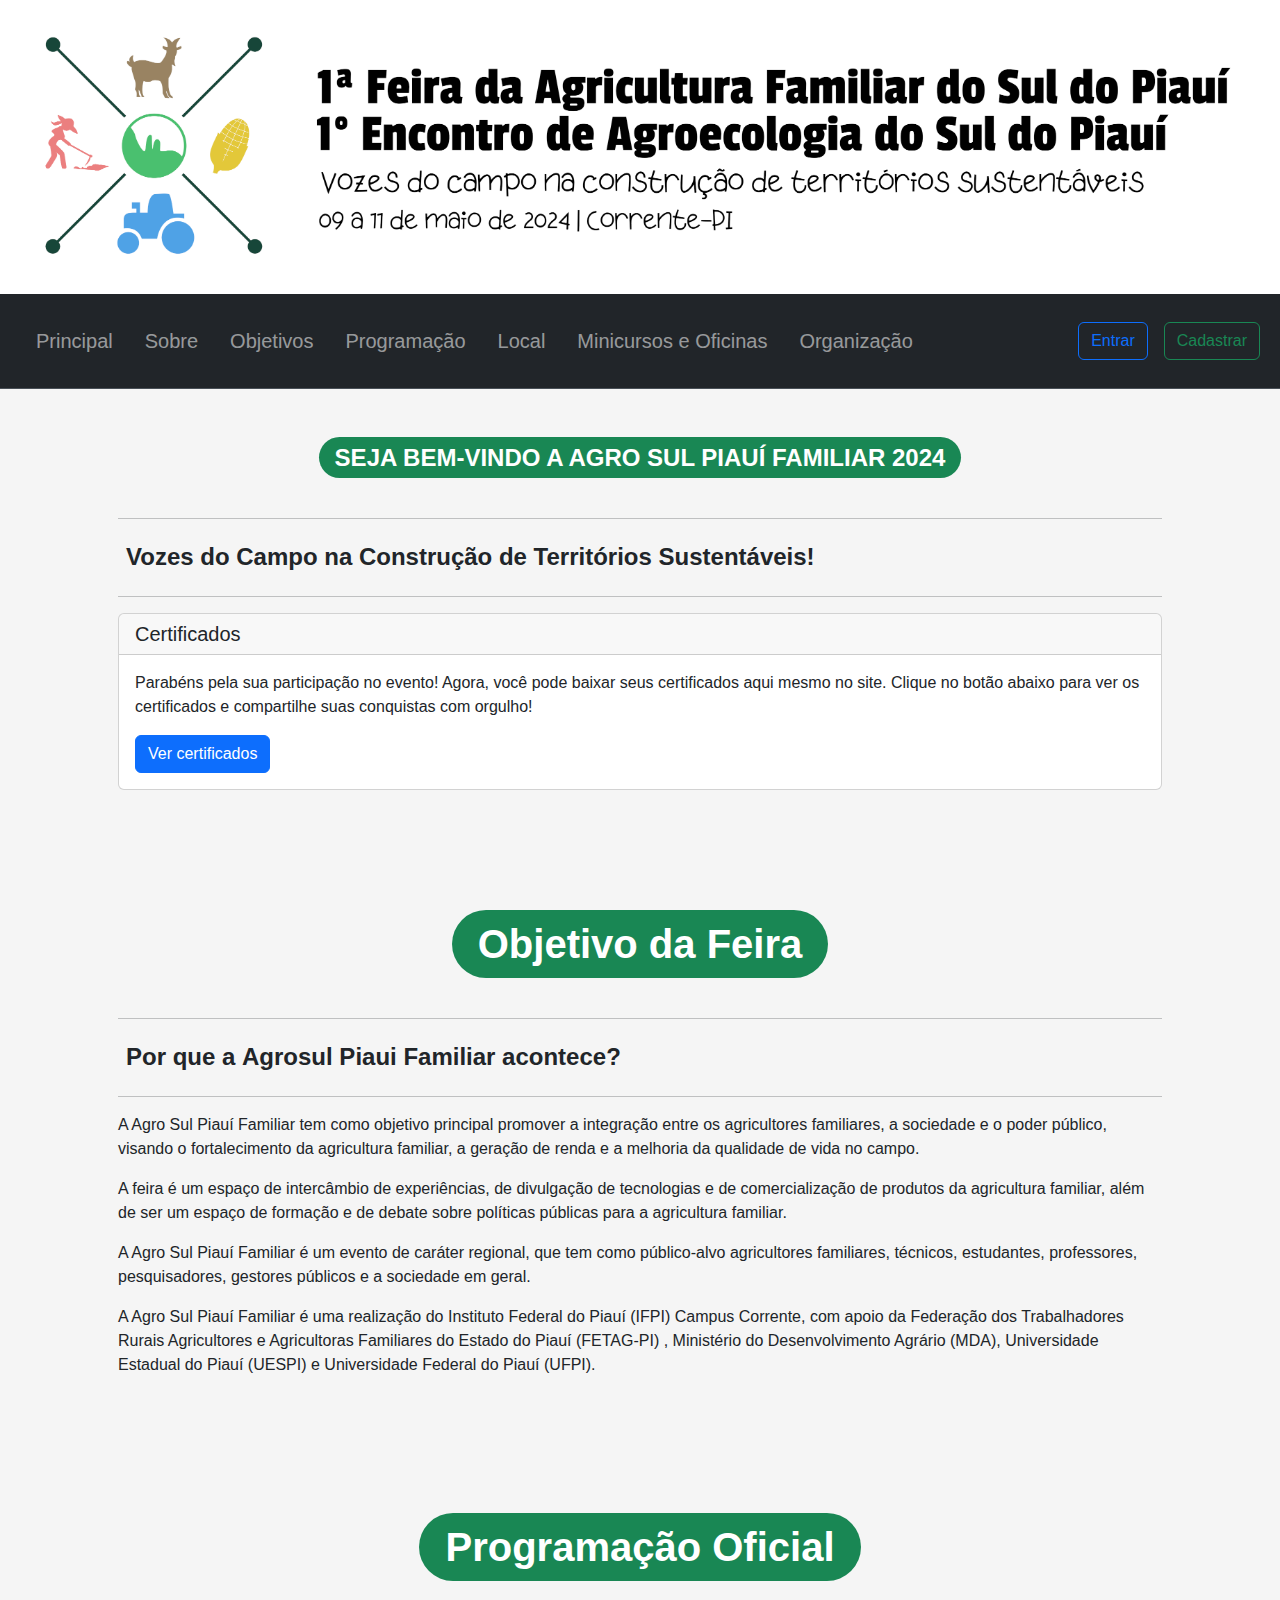
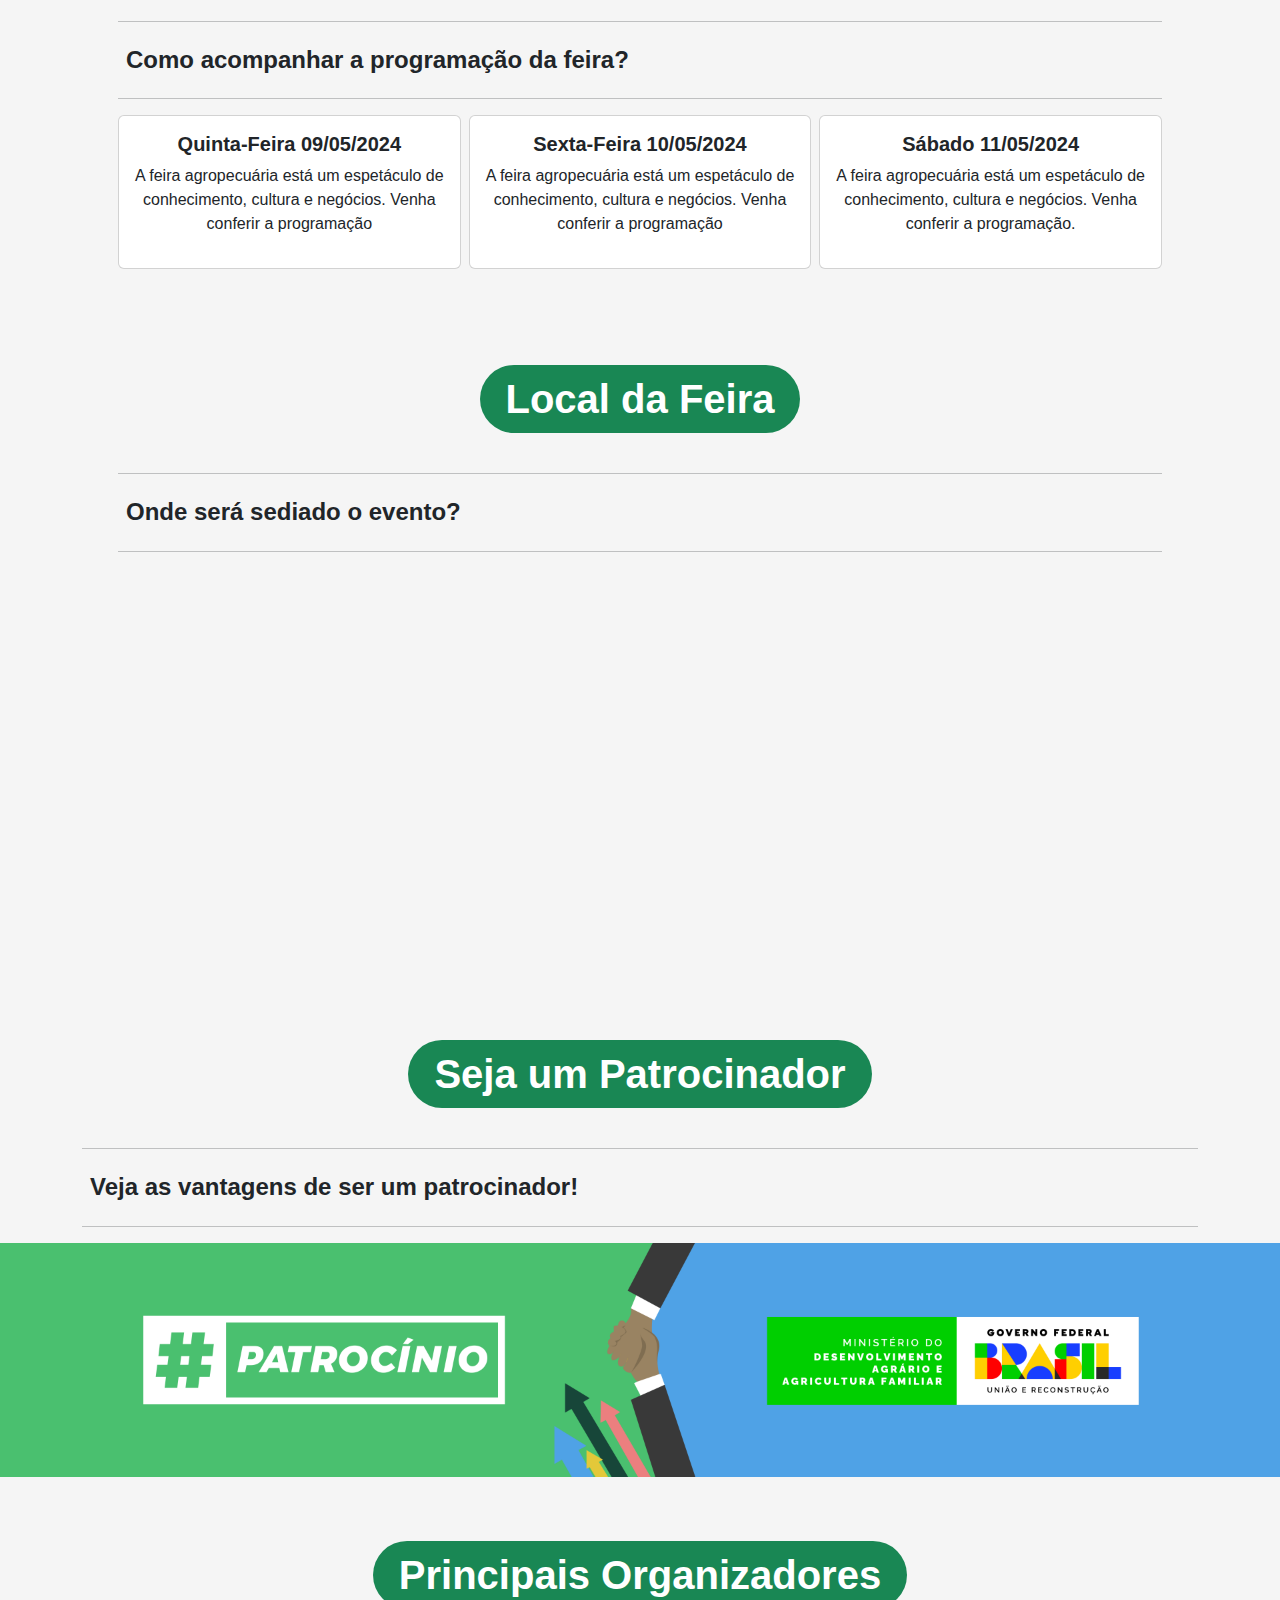
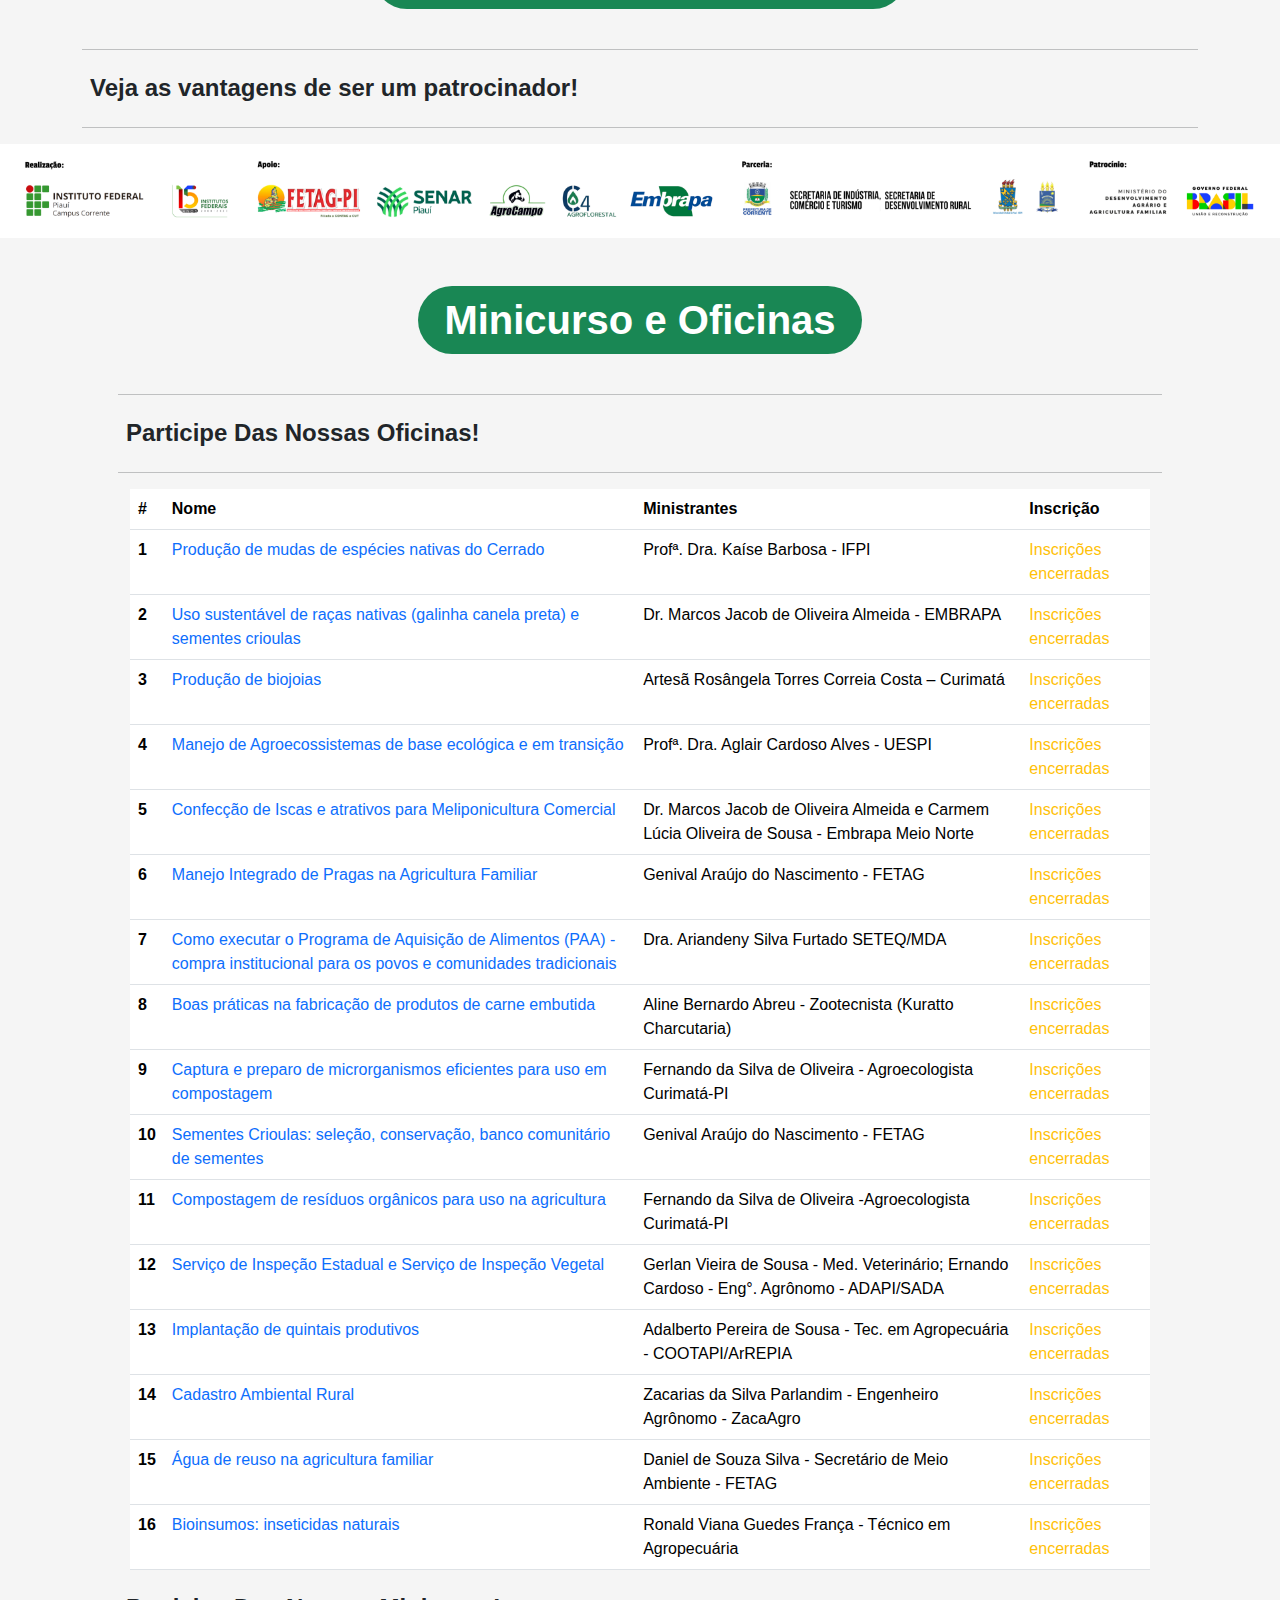
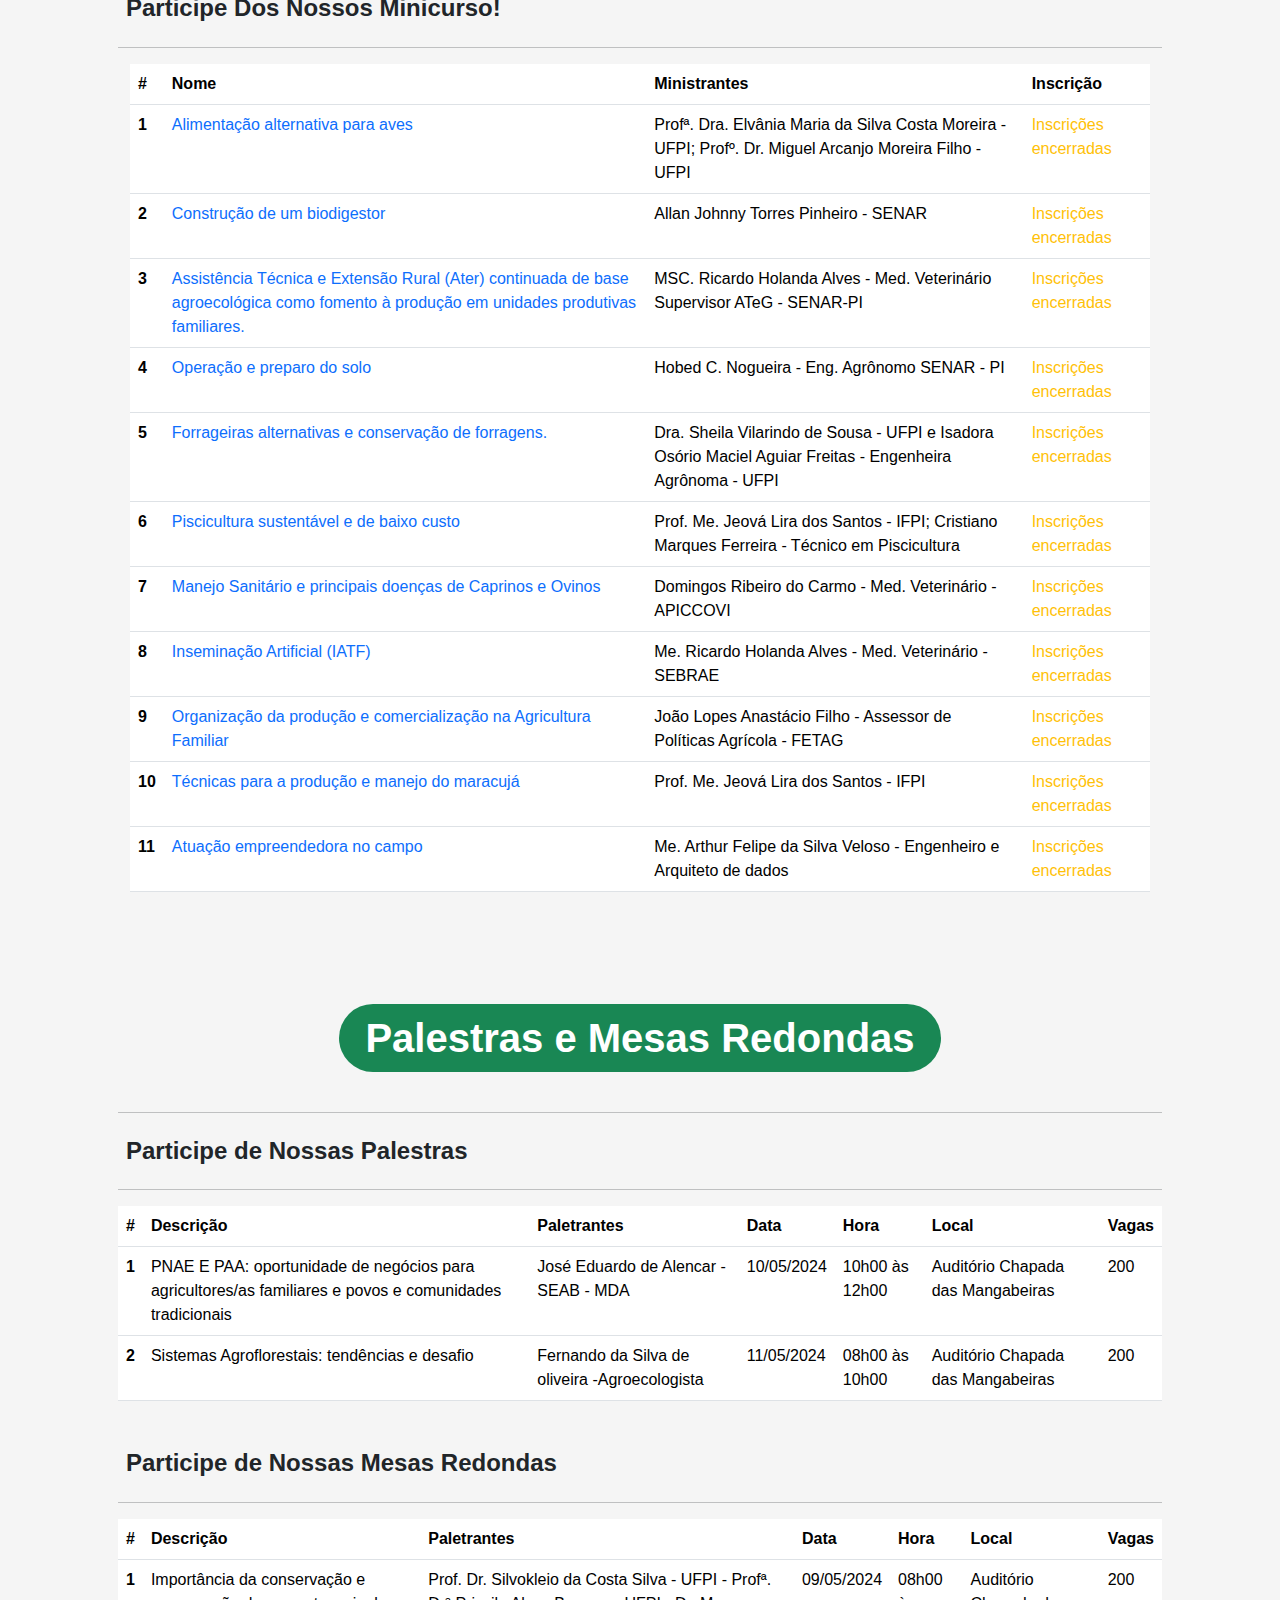
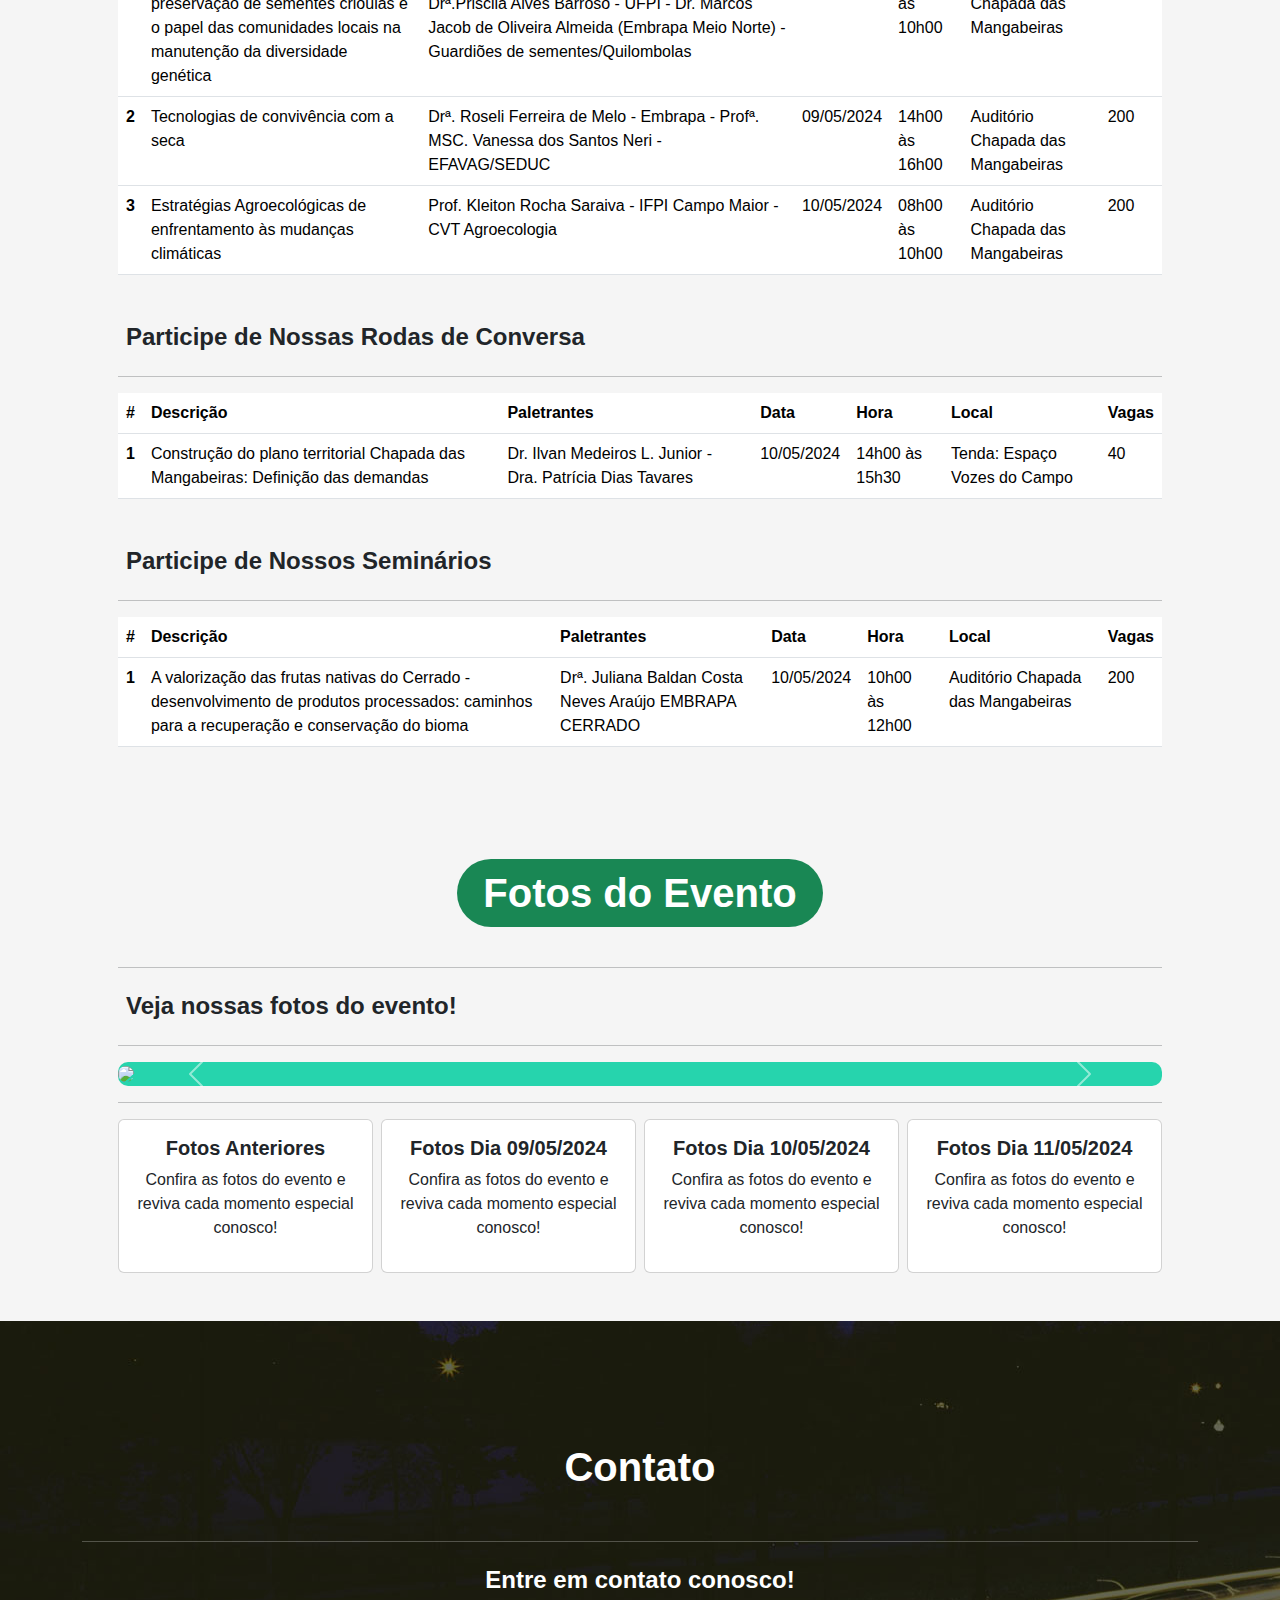
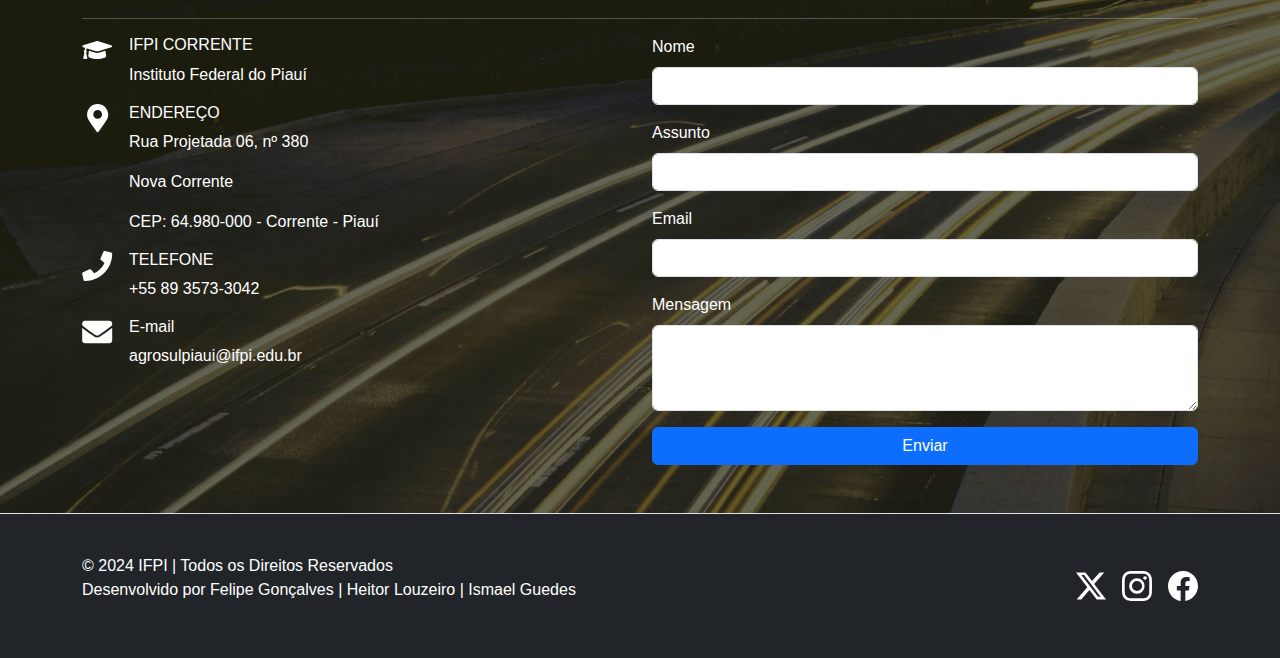
==== index.html @ f81d2ceb "chore: Update carousel and style CSS files" ====
<!DOCTYPE html>
<html lang="en">

<head>
    <meta charset="UTF-8" />
    <meta name="viewport" content="width=device-width, initial-scale=1.0" />
    <title>Agro Sul Piaui</title>
    <link rel="shortcut icon" href="imagem/banners-inicial/Logo-colorida.png" type="image/png">
    <link rel="stylesheet" href="assets/custom/css/corousel.css" />
    <link rel="stylesheet" href="assets/css/bootstrap.min.css" />
    <link rel="stylesheet" href="assets/custom/css/style.css" />
    <link rel="stylesheet" href="assets/css/style.css" />
    <link rel="stylesheet" href="https://cdn.jsdelivr.net/npm/bootstrap-icons@1.11.3/font/bootstrap-icons.min.css">
</head>

<body>
    <!-- banner -->
    <img class="img-fluid object-fit-cover" src="imagem/banners-inicial/banner-5.png" width="100%" alt="banner">

    <header>
        <!-- navbar -->
        <nav class="navbar navbar-expand-lg bg-dark border-bottom border-body" data-bs-theme="dark" style="z-index: 6;">
            <div class="container-fluid" style="z-index: 20;">
                <!--  logo no navbar #aguardando a logo
                        <a class="navbar-brand" href="#"><img src=".././media/banners-inicial/logo.png" alt="Logo" width="250px" height="67.98px" class="d-inline-block align-text-top img-logo" /></a>
                       -->
                <button class="navbar-toggler" type="button" data-bs-toggle="collapse"
                    data-bs-target="#navbarSupportedContent" aria-controls="navbarSupportedContent"
                    aria-expanded="false" aria-label="Toggle navigation"><span
                        class="navbar-toggler-icon"></span></button>
                <!-- botões de menu -->
                <div class="collapse navbar-collapse" id="navbarSupportedContent">
                    <ul class="navbar-nav me-auto mb-auto mb-lg-0 p-2 nav-edit justify-content-center">
                        <li class="nav-item m-2 m-2">
                            <a class="nav-link" href="/#">Principal</a>
                        </li>
                        <li class="nav-item m-2">
                            <a class="nav-link" href="/#sobre">Sobre</a>
                        </li>

                        <li class="nav-item m-2">
                            <a class="nav-link" href="/#objetivos">Objetivos</a>
                        </li>

                        <li class="nav-item m-2">
                            <a class="nav-link" href="/#progamacao">Programação</a>
                        </li>

                        <li class="nav-item m-2">
                            <a class="nav-link" href="/#local">Local</a>
                        </li>

                        <li class="nav-item m-2">
                            <a class="nav-link" href="/#eventos">Minicursos e Oficinas</a>
                        </li>

                        <li class="nav-item m-2">
                            <a class="nav-link" href="#">Organização</a>
                        </li>
                    </ul>

                    <button type="button" class="btn btn-outline-primary m-2"
                        onclick="window.location.href='#'">Entrar</button>
                    <button type="button" class="btn btn-outline-success m-2"
                        onclick="window.location.href='#'">Cadastrar</button>

                </div>
            </div>
        </nav>
    </header>

    <!-- conteudo principal -->
    <main>
        <section class="container p-5" id="sobre">
            <div class="col text-center">
                <span class="badge rounded-pill text-bg-success fs-4">SEJA BEM-VINDO A AGRO SUL PIAUÍ FAMILIAR
                    2024</span>
            </div>
            <br>
            <hr>
            <div class="col">
                <h2 class="p-2 fs-4 fw-bold">Vozes do Campo na Construção de Territórios Sustentáveis!</h2>
            </div>
            <hr>
            <div class="card">
                <h5 class="card-header">Certificados</h5>
                <div class="card-body">
                    <p class="card-text">Parabéns pela sua participação no evento!
                        Agora, você pode baixar seus certificados aqui mesmo no site.
                        Clique no botão abaixo para ver os certificados e compartilhe suas conquistas com orgulho!</p>
                    <a href="certificados.html" class="btn btn-primary">Ver certificados</a>
                </div>
            </div>
        </section>

        <!--objetivos da pagina-->
        <section class="container p-5" id="objetivos">
            <div class="col text-center">
                <h4 class="p-2"></h4>
                <span class="badge rounded-pill text-bg-success fs-1">Objetivo da Feira</span>
            </div>
            <br>
            <hr>
            <div class="col">
                <h2 class="p-2 fs-4 fw-bold">Por que a <b>Agrosul Piaui Familiar</b> acontece?</h2>
            </div>
            <hr>
            <p>A Agro Sul Piauí Familiar tem como objetivo principal promover a integração entre os agricultores
                familiares, a sociedade e o poder público, visando o fortalecimento da agricultura familiar, a geração
                de renda e a melhoria da qualidade de vida no campo.</p>
            <p>A feira é um espaço de intercâmbio de experiências, de divulgação de tecnologias e de comercialização de
                produtos da agricultura familiar, além de ser um espaço de formação e de debate sobre políticas públicas
                para a agricultura familiar.</p>
            <p>A Agro Sul Piauí Familiar é um evento de caráter regional, que tem como público-alvo agricultores
                familiares, técnicos, estudantes, professores, pesquisadores, gestores públicos e a sociedade em geral.
            </p>

            <p>A Agro Sul Piauí Familiar é uma realização do Instituto Federal do Piauí (IFPI) Campus Corrente, com
                apoio da Federação dos Trabalhadores Rurais Agricultores e Agricultoras Familiares do Estado do Piauí
                (FETAG-PI) , Ministério do Desenvolvimento Agrário (MDA), Universidade Estadual do Piauí (UESPI) e
                Universidade Federal do Piauí (UFPI).</p>
        </section>

        <!-- Seção da programação -->
        <section class="container p-5" id="progamacao">
            <div class="col text-center">
                <h4 class="p-2"></h4>
                <span class="badge rounded-pill text-bg-success fs-1">Programação Oficial</span>
            </div>
            <br>
            <hr>
            <div class="col">
                <h2 class="p-2 fs-4 fw-bold">Como acompanhar a programação da feira?</h2>
            </div>
            <hr>
            <div class="card-group text-center">
                <div class="row row-cols-1 row-cols-md-3 g-2 d-flex">

                    <div class="col-sm-4">
                        <a href="https://drive.google.com/file/d/179qdTzodAisvIxhqEt8E7ugevhN5FCQ4/view?usp=sharing"
                            target="_blank" class="text-black">
                            <div class="card mb-3 h-100">
                                <div class="card-body">
                                    <h5 class="card-title fw-bold">Quinta-Feira 09/05/2024</h5>
                                    <p class="card-text">A feira agropecuária está um espetáculo de conhecimento,
                                        cultura e negócios. Venha conferir a programação</p>
                                </div>
                            </div>
                        </a>
                    </div>

                    <div class="col-sm-4">
                        <a href="https://drive.google.com/file/d/179qdTzodAisvIxhqEt8E7ugevhN5FCQ4/view?usp=sharing"
                            target="_blank" class="text-black">
                            <div class="card mb-3 h-100">
                                <div class="card-body">
                                    <h5 class="card-title fw-bold">Sexta-Feira 10/05/2024</h5>
                                    <p class="card-text">A feira agropecuária está um espetáculo de conhecimento,
                                        cultura e negócios. Venha conferir a programação</p>
                                </div>
                            </div>
                        </a>
                    </div>

                    <div class="col-sm-4">
                        <a href="https://drive.google.com/file/d/179qdTzodAisvIxhqEt8E7ugevhN5FCQ4/view?usp=sharing"
                            target="_blank" class="text-black">
                            <div class="card mb-3 h-100">
                                <div class="card-body">
                                    <h5 class="card-title fw-bold">Sábado 11/05/2024</h5>
                                    <p class="card-text">A feira agropecuária está um espetáculo de conhecimento,
                                        cultura e negócios. Venha conferir a programação.</p>
                                </div>
                            </div>
                        </a>
                    </div>


                </div>
            </div>

        </section>

        <!-- Seção do local -->
        <section class="container p-5" id="local">
            <div class="col text-center">
                <span class="badge rounded-pill text-bg-success fs-1">Local da Feira</span>
            </div>
            <br>
            <hr>
            <div class="col">
                <h2 class="p-2 fs-4 fw-bold">Onde será sediado o evento?</h2>
            </div>
            <hr>
            <div class="container">
                <div class="mapa">
                    <div class="canvas">
                        <iframe
                            src="https://www.google.com/maps/embed?pb=!1m18!1m12!1m3!1d7363.030789117547!2d-45.174697361219515!3d-10.431105836188035!2m3!1f0!2f0!3f0!3m2!1i1024!2i768!4f13.1!3m3!1m2!1s0x93333a3b96162ae9%3A0xc93fae1795222f63!2sIFPI%20Corrente%20-%20PI!5e0!3m2!1spt-BR!2sbr!4v1712364027741!5m2!1spt-BR!2sbr"
                            width="100%" height="650" style="border:0;" allowfullscreen="" loading="lazy"
                            referrerpolicy="no-referrer-when-downgrade"></iframe>
                        <a href="https://www.ifpi.edu.br/">IFPI</a>
                    </div>
                </div>
            </div>
        </section>

        <!-- Seção de patrocinadores -->
        <section>
            <div class="container">
                <div class="col text-center">
                    <h4 class="p-2"></h4>
                    <span class="badge rounded-pill text-bg-success fs-1">Seja um Patrocinador</span>
                </div>
                <br>
                <hr>
                <div class="col">
                    <h2 class="p-2 fs-4 fw-bold">Veja as vantagens de ser um patrocinador!</h2>
                </div>
                <hr>
            </div>
            <a href="#" target="_blank">
                <img class="img-fluid" src="imagem/banners-inicial/banner-2.png" width="100%"
                    alt="Seja um patrocinador">
            </a>

            <div class="container">
                <h3 class="text-center p-3"></h3>
                <div class="col text-center">
                    <h4 class="p-2"></h4>
                    <span class="badge rounded-pill text-bg-success fs-1">Principais Organizadores</span>
                </div>
                <br>
                <hr>
                <div class="col">
                    <h2 class="p-2 fs-4 fw-bold">Veja as vantagens de ser um patrocinador!</h2>
                </div>
                <hr>
            </div>
            <img class="img-fluid" src="imagem/banners-inicial/banner-patrocinio.png" width="100%"
                alt="principais patrocinadores">
        </section>

        <!-- Seção de noticias -->
        <section class="container p-5" id="eventos">
            <div class="col text-center">
                <span class="badge rounded-pill text-bg-success fs-1">Minicurso e Oficinas</span>
            </div>
            <br>
            <hr>
            <div class="col">
                <h2 class="p-2 fs-4 fw-bold">Participe Das Nossas Oficinas!</h2>
            </div>
            <hr>
            <div class="container-fluid">
                <table class="table">
                    <thead>
                        <tr>
                            <th scope="col">#</th>
                            <th scope="col">Nome</th>
                            <th scope="col">Ministrantes</th>
                            <th scope="col">Inscrição</th>
                        </tr>
                    </thead>
                    <tbody>
                        <tr>
                            <th scope="row">1</th>
                            <td><a href="#">Produção de mudas de espécies nativas do Cerrado</a></td>
                            <td>Profª. Dra. Kaíse Barbosa - IFPI</td>
                            <td>
                                <span class="text-warning">Inscrições encerradas</span>
                            </td>
                        </tr>
                        <tr>
                            <th scope="row">2</th>
                            <td><a href="#">Uso sustentável de raças nativas (galinha canela preta) e sementes
                                    crioulas</a></td>
                            <td>Dr. Marcos Jacob de Oliveira Almeida - EMBRAPA</td>
                            <td>
                                <span class="text-warning">Inscrições encerradas</span>
                            </td>
                        </tr>
                        <tr>
                            <th scope="row">3</th>
                            <td><a href="#">Produção de biojoias</a></td>
                            <td>Artesã Rosângela Torres Correia Costa – Curimatá</td>
                            <td>
                                <span class="text-warning">Inscrições encerradas</span>
                            </td>
                        </tr>
                        <tr>
                            <th scope="row">4</th>
                            <td><a href="#">Manejo de Agroecossistemas de base ecológica e em transição</a></td>
                            <td>Profª. Dra. Aglair Cardoso Alves - UESPI</td>
                            <td>
                                <span class="text-warning">Inscrições encerradas</span>
                            </td>
                        </tr>
                        <tr>
                            <th scope="row">5</th>
                            <td><a href="#">Confecção de Iscas e atrativos para Meliponicultura Comercial</a></td>
                            <td>Dr. Marcos Jacob de Oliveira Almeida e Carmem Lúcia Oliveira de Sousa - Embrapa Meio
                                Norte</td>
                            <td>
                                <span class="text-warning">Inscrições encerradas</span>
                            </td>
                        </tr>
                        <tr>
                            <th scope="row">6</th>
                            <td><a href="#">Manejo Integrado de Pragas na Agricultura Familiar</a></td>
                            <td>Genival Araújo do Nascimento - FETAG</td>
                            <td>
                                <span class="text-warning">Inscrições encerradas</span>
                            </td>
                        </tr>
                        <tr>
                            <th scope="row">7</th>
                            <td><a href="#">Como executar o Programa de Aquisição de Alimentos (PAA) - compra
                                    institucional para os povos e comunidades tradicionais</a></td>
                            <td>Dra. Ariandeny Silva Furtado SETEQ/MDA</td>
                            <td>
                                <span class="text-warning">Inscrições encerradas</span>
                            </td>
                        </tr>
                        <tr>
                            <th scope="row">8</th>
                            <td><a href="#">Boas práticas na fabricação de produtos de carne embutida</a></td>
                            <td>Aline Bernardo Abreu - Zootecnista (Kuratto Charcutaria)</td>
                            <td>
                                <span class="text-warning">Inscrições encerradas</span>
                            </td>
                        </tr>
                        <tr>
                            <th scope="row">9</th>
                            <td><a href="#">Captura e preparo de microrganismos eficientes para uso em compostagem</a>
                            </td>
                            <td>Fernando da Silva de Oliveira - Agroecologista Curimatá-PI</td>
                            <td>
                                <span class="text-warning">Inscrições encerradas</span>
                            </td>
                        </tr>
                        <tr>
                            <th scope="row">10</th>
                            <td><a href="#">Sementes Crioulas: seleção, conservação, banco comunitário de sementes</a>
                            </td>
                            <td>Genival Araújo do Nascimento - FETAG</td>
                            <td>
                                <span class="text-warning">Inscrições encerradas</span>
                            </td>
                        </tr>
                        <tr>
                            <th scope="row">11</th>
                            <td><a href="#">Compostagem de resíduos orgânicos para uso na agricultura</a></td>
                            <td>Fernando da Silva de Oliveira -Agroecologista Curimatá-PI</td>
                            <td>
                                <span class="text-warning">Inscrições encerradas</span>
                            </td>
                        </tr>
                        <tr>
                            <th scope="row">12</th>
                            <td><a href="#">Serviço de Inspeção Estadual e Serviço de Inspeção Vegetal</a></td>
                            <td>Gerlan Vieira de Sousa - Med. Veterinário; Ernando Cardoso - Eng°. Agrônomo - ADAPI/SADA
                            </td>
                            <td>
                                <span class="text-warning">Inscrições encerradas</span>
                            </td>
                        </tr>
                        <tr>
                            <th scope="row">13</th>
                            <td><a href="#">Implantação de quintais produtivos</a></td>
                            <td>Adalberto Pereira de Sousa - Tec. em Agropecuária - COOTAPI/ArREPIA</td>
                            <td>
                                <span class="text-warning">Inscrições encerradas</span>
                            </td>
                        </tr>
                        <tr>
                            <th scope="row">14</th>
                            <td><a href="#">Cadastro Ambiental Rural</a></td>
                            <td>Zacarias da Silva Parlandim - Engenheiro Agrônomo - ZacaAgro</td>
                            <td>
                                <span class="text-warning">Inscrições encerradas</span>
                            </td>
                        </tr>
                        <tr>
                            <th scope="row">15</th>
                            <td><a href="#">Água de reuso na agricultura familiar</a></td>
                            <td>Daniel de Souza Silva - Secretário de Meio Ambiente - FETAG</td>
                            <td>
                                <span class="text-warning">Inscrições encerradas</span>
                            </td>
                        </tr>
                        <tr>
                            <th scope="row">16</th>
                            <td><a href="#">Bioinsumos: inseticidas naturais</a></td>
                            <td>Ronald Viana Guedes França - Técnico em Agropecuária</td>
                            <td>
                                <span class="text-warning">Inscrições encerradas</span>
                            </td>
                        </tr>
                    </tbody>
                </table>
            </div>
            <div class="col">
                <h2 class="p-2 fs-4 fw-bold">Participe Dos Nossos Minicurso!</h2>
            </div>
            <hr>
            <div class="container-fluid">
                <table class="table">
                    <thead>
                        <tr>
                            <th scope="col">#</th>
                            <th scope="col">Nome</th>
                            <th scope="col">Ministrantes</th>
                            <th scope="col">Inscrição</th>
                        </tr>
                    </thead>
                    <tbody>
                        <tr>
                            <th scope="row">1</th>
                            <td><a href="#">Alimentação alternativa para aves</a></td>
                            <td>Profª. Dra. Elvânia Maria da Silva Costa Moreira - UFPI; Profº. Dr. Miguel Arcanjo
                                Moreira Filho - UFPI</td>
                            <td>
                                <span class="text-warning">Inscrições encerradas</span>
                            </td>
                        </tr>
                        <tr>
                            <th scope="row">2</th>
                            <td><a href="#">Construção de um biodigestor</a></td>
                            <td>Allan Johnny Torres Pinheiro - SENAR</td>
                            <td>
                                <span class="text-warning">Inscrições encerradas</span>
                            </td>
                        </tr>
                        <tr>
                            <th scope="row">3</th>
                            <td><a href="#">Assistência Técnica e Extensão Rural (Ater) continuada de base agroecológica
                                    como fomento à produção em unidades produtivas familiares.</a></td>
                            <td>MSC. Ricardo Holanda Alves - Med. Veterinário Supervisor ATeG - SENAR-PI</td>
                            <td>
                                <span class="text-warning">Inscrições encerradas</span>
                            </td>
                        </tr>
                        <tr>
                            <th scope="row">4</th>
                            <td><a href="#">Operação e preparo do solo</a></td>
                            <td>Hobed C. Nogueira - Eng. Agrônomo SENAR - PI</td>
                            <td>
                                <span class="text-warning">Inscrições encerradas</span>
                            </td>
                        </tr>
                        <tr>
                            <th scope="row">5</th>
                            <td><a href="#">Forrageiras alternativas e conservação de forragens.</a></td>
                            <td>Dra. Sheila Vilarindo de Sousa - UFPI e Isadora Osório Maciel Aguiar Freitas -
                                Engenheira Agrônoma - UFPI</td>
                            <td>
                                <span class="text-warning">Inscrições encerradas</span>
                            </td>
                        </tr>
                        <tr>
                            <th scope="row">6</th>
                            <td><a href="#">Piscicultura sustentável e de baixo custo</a></td>
                            <td>Prof. Me. Jeová Lira dos Santos - IFPI; Cristiano Marques Ferreira - Técnico em
                                Piscicultura</td>
                            <td>
                                <span class="text-warning">Inscrições encerradas</span>
                            </td>
                        </tr>
                        <tr>
                            <th scope="row">7</th>
                            <td><a href="#">Manejo Sanitário e principais doenças de Caprinos e Ovinos</a></td>
                            <td>Domingos Ribeiro do Carmo - Med. Veterinário - APICCOVI</td>
                            <td>
                                <span class="text-warning">Inscrições encerradas</span>
                            </td>
                        </tr>
                        <tr>
                            <th scope="row">8</th>
                            <td><a href="#">Inseminação Artificial (IATF)</a></td>
                            <td>Me. Ricardo Holanda Alves - Med. Veterinário - SEBRAE</td>
                            <td>
                                <span class="text-warning">Inscrições encerradas</span>
                            </td>
                        </tr>
                        <tr>
                            <th scope="row">9</th>
                            <td><a href="#">Organização da produção e comercialização na Agricultura Familiar</a></td>
                            <td>João Lopes Anastácio Filho - Assessor de Políticas Agrícola - FETAG</td>
                            <td>
                                <span class="text-warning">Inscrições encerradas</span>
                            </td>
                        </tr>
                        <tr>
                            <th scope="row">10</th>
                            <td><a href="#">Técnicas para a produção e manejo do maracujá</a></td>
                            <td>Prof. Me. Jeová Lira dos Santos - IFPI</td>
                            <td>
                                <span class="text-warning">Inscrições encerradas</span>
                            </td>
                        </tr>
                        <tr>
                            <th scope="row">11</th>
                            <td><a href="#">Atuação empreendedora no campo</a></td>
                            <td>Me. Arthur Felipe da Silva Veloso - Engenheiro e Arquiteto de dados</td>
                            <td>
                                <span class="text-warning">Inscrições encerradas</span>
                            </td>
                        </tr>
                    </tbody>
                </table>
            </div>
        </section>

        <section class="container p-5" id="eventos">
            <div class="col text-center">
                <span class="badge rounded-pill text-bg-success fs-1">Palestras e Mesas Redondas</span>
            </div>
            <br>
            <hr>
            <div class="col">
                <h2 class="p-2 fs-4 fw-bold">Participe de Nossas Palestras</h2>
            </div>
            <hr>
            <table class="table">
                <thead>
                    <tr>
                        <th scope="col">#</th>
                        <th scope="col">Descrição</th>
                        <th scope="col">Paletrantes</th>
                        <th scope="col">Data</th>
                        <th scope="col">Hora</th>
                        <th scope="col">Local</th>
                        <th scope="col">Vagas</th>
                    </tr>
                </thead>
                <tbody>
                    <tr>
                        <th scope="row">1</th>
                        <td>PNAE E PAA: oportunidade de negócios para agricultores/as familiares e povos e comunidades
                            tradicionais</td>
                        <td>
                            José Eduardo de Alencar&nbsp;- SEAB - MDA
                        </td>
                        <td>10/05/2024</td>
                        <td>10h00 às 12h00</td>
                        <td>Auditório Chapada das Mangabeiras</td>
                        <td>200</td>
                    </tr>
                    <tr>
                        <th scope="row">2</th>
                        <td>Sistemas Agroflorestais: tendências e desafio</td>
                        <td>
                            Fernando da Silva de oliveira -Agroecologista
                        </td>
                        <td>11/05/2024</td>
                        <td>08h00 às 10h00</td>
                        <td>Auditório Chapada das Mangabeiras</td>
                        <td>200</td>
                    </tr>
                </tbody>
            </table>
            <br>
            <div class="col">
                <h2 class="p-2 fs-4 fw-bold">Participe de Nossas Mesas Redondas</h2>
            </div>
            <hr>
            <table class="table">
                <thead>
                    <tr>
                        <th scope="col">#</th>
                        <th scope="col">Descrição</th>
                        <th scope="col">Paletrantes</th>
                        <th scope="col">Data</th>
                        <th scope="col">Hora</th>
                        <th scope="col">Local</th>
                        <th scope="col">Vagas</th>
                    </tr>
                </thead>
                <tbody>
                    <tr>
                        <th scope="row">1</th>
                        <td>
                            Importância da conservação e preservação de sementes crioulas e o papel das comunidades
                            locais na manutenção da diversidade genética
                        </td>
                        <td>
                            Prof. Dr. Silvokleio da Costa Silva - UFPI - Profª. Drª.Priscila Alves Barroso - UFPI - Dr.
                            Marcos Jacob de Oliveira Almeida (Embrapa Meio Norte) - Guardiões de sementes/Quilombolas
                        </td>
                        <td>09/05/2024</td>
                        <td>08h00 às 10h00</td>
                        <td>Auditório Chapada das Mangabeiras</td>
                        <td>200</td>
                    </tr>
                    <tr>
                        <th scope="row">2</th>
                        <td>Tecnologias de convivência com a seca</td>
                        <td>Drª. Roseli Ferreira de Melo - Embrapa - Profª. MSC. Vanessa dos Santos Neri - EFAVAG/SEDUC
                        </td>
                        <td>09/05/2024</td>
                        <td>14h00 às 16h00</td>
                        <td>Auditório Chapada das Mangabeiras</td>
                        <td>200</td>
                    </tr>
                    <tr>
                        <th scope="row">3</th>
                        <td>Estratégias Agroecológicas de enfrentamento às mudanças climáticas</td>
                        <td>Prof. Kleiton Rocha Saraiva - IFPI Campo Maior&nbsp;- CVT Agroecologia</td>
                        <td>10/05/2024</td>
                        <td>08h00 às 10h00</td>
                        <td>Auditório Chapada das Mangabeiras</td>
                        <td>200</td>
                    </tr>
                </tbody>
            </table>
            <br>
            <div class="col">
                <h2 class="p-2 fs-4 fw-bold">Participe de Nossas Rodas de Conversa</h2>
            </div>
            <hr>
            <table class="table">
                <thead>
                    <tr>
                        <th scope="col">#</th>
                        <th scope="col">Descrição</th>
                        <th scope="col">Paletrantes</th>
                        <th scope="col">Data</th>
                        <th scope="col">Hora</th>
                        <th scope="col">Local</th>
                        <th scope="col">Vagas</th>
                    </tr>
                </thead>
                <tbody>
                    <tr>
                        <th scope="row">1</th>
                        <td>Construção do plano territorial Chapada das Mangabeiras: Definição das demandas</td>
                        <td>Dr. Ilvan Medeiros L. Junior - Dra. Patrícia Dias Tavares</td>
                        <td>10/05/2024</td>
                        <td>14h00 às 15h30</td>
                        <td>Tenda: Espaço Vozes do Campo</td>
                        <td>40</td>
                    </tr>
                </tbody>
            </table>
            <br>
            <div class="col">
                <h2 class="p-2 fs-4 fw-bold">Participe de Nossos Seminários</h2>
            </div>
            <hr>
            <table class="table">
                <thead>
                    <tr>
                        <th scope="col">#</th>
                        <th scope="col">Descrição</th>
                        <th scope="col">Paletrantes</th>
                        <th scope="col">Data</th>
                        <th scope="col">Hora</th>
                        <th scope="col">Local</th>
                        <th scope="col">Vagas</th>
                    </tr>
                </thead>
                <tbody>
                    <tr>
                        <th scope="row">1</th>
                        <td>A valorização das frutas nativas do Cerrado - desenvolvimento de produtos processados:
                            caminhos para a recuperação e conservação do bioma</td>
                        <td>Drª. Juliana Baldan Costa Neves Araújo EMBRAPA CERRADO</td>
                        <td>10/05/2024</td>
                        <td>10h00 às 12h00</td>
                        <td>Auditório Chapada das Mangabeiras</td>
                        <td>200</td>
                    </tr>
                </tbody>
            </table>
        </section>

        <section class="container p-5" id="eventos">
            <div class="col text-center">
                <span class="badge rounded-pill text-bg-success fs-1">Fotos do Evento</span>
            </div>
            <br>
            <hr>
            <div class="col">
                <h2 class="p-2 fs-4 fw-bold">Veja nossas fotos do evento!</h2>
            </div>
            <hr>
            <div id="carouselExampleIndicators" class="carousel slide pointer-event" data-bs-ride="carousel">
                <div class="carousel-inner">

                    <div class="carousel-item" data-bs-interval="2000">
                        <img src="https://lh3.googleusercontent.com/d/1lmfNSzuhDfdLnvu49AFOmRo19dCv5fuv=s900">
                    </div>

                    <div class="carousel-item" data-bs-interval="2000">
                        <img src="https://lh3.googleusercontent.com/d/1v33bvUCdmIz0W3xjyMIw_mA5eQCfgh4B=s900">
                    </div>

                    <div class="carousel-item" data-bs-interval="2000">
                        <img src="https://lh3.googleusercontent.com/d/1LHBZKC68KqPByDSPbk6zq-S2oGLZHeMc=s900">
                    </div>

                    <div class="carousel-item" data-bs-interval="2000">
                        <img src="https://lh3.googleusercontent.com/d/1g1NvMhwzVYJrTVoR0n0U2M7m2_B4ewkv=s900">
                    </div>

                    <div class="carousel-item" data-bs-interval="2000">
                        <img src="https://lh3.googleusercontent.com/d/1ewAmJnG5XS7iNlXosXrYdx4a2PLixc81=s900">
                    </div>

                    <div class="carousel-item" data-bs-interval="2000">
                        <img src="https://lh3.googleusercontent.com/d/1JACf1qA7WQ5jKStlg6rq4uodP6JVpjna=s900">
                    </div>

                    <div class="carousel-item" data-bs-interval="2000">
                        <img src="https://lh3.googleusercontent.com/d/1PaOOuxt-KwIsJxLIDgNwAoJr28bU6vFW=s900">
                    </div>

                    <div class="carousel-item" data-bs-interval="2000">
                        <img src="https://lh3.googleusercontent.com/d/1892QDHkcffoyiB11c7vr0gZrM7oafJ2P=s900">
                    </div>

                    <div class="carousel-item" data-bs-interval="2000">
                        <img src="https://lh3.googleusercontent.com/d/1xMbh9NVU56JiuTjrv7oLUdNwYvDrBGMc=s900">
                    </div>

                    <div class="carousel-item" data-bs-interval="2000">
                        <img src="https://lh3.googleusercontent.com/d/1_gSOALA_3FngRpNKte5KEW9I-m_2MshW=s900">
                    </div>

                    <div class="carousel-item" data-bs-interval="2000">
                        <img src="https://lh3.googleusercontent.com/d/16wLJaqjAAcUHsiGqfUg_gFp3hBLSItq9=s900">
                    </div>

                    <div class="carousel-item" data-bs-interval="2000">
                        <img src="https://lh3.googleusercontent.com/d/1crxyZwA5ZDaXqW6srNUKC3hs0v2eSFrx=s900">
                    </div>

                    <div class="carousel-item" data-bs-interval="2000">
                        <img src="https://lh3.googleusercontent.com/d/1vyzzBFgVRzbYMn-UzDyXfhAgjOTSp-6o=s900">
                    </div>

                    <div class="carousel-item" data-bs-interval="2000">
                        <img src="https://lh3.googleusercontent.com/d/1eBjV9KP8cko1OJ2WXMiCPtp1NBIOZVhl=s900">
                    </div>

                    <div class="carousel-item" data-bs-interval="2000">
                        <img src="https://lh3.googleusercontent.com/d/1Nm_ENRbDtYY4RQ_p9Bk09NcdZjRPuiig=s900">
                    </div>

                    <div class="carousel-item" data-bs-interval="2000">
                        <img src="https://lh3.googleusercontent.com/d/1Xb6BHxYZ2uSluecVA38JEVEXafNXyLgp=s900">
                    </div>

                    <div class="carousel-item" data-bs-interval="2000">
                        <img src="https://lh3.googleusercontent.com/d/1tSwaidSfdcA6B0247_nSTSUC2EKbVnwY=s900">
                    </div>

                    <div class="carousel-item" data-bs-interval="2000">
                        <img src="https://lh3.googleusercontent.com/d/1CjYHvWzo-HWB_SxupyyG4Kdmy2DCHRXK=s900">
                    </div>

                    <div class="carousel-item" data-bs-interval="2000">
                        <img src="https://lh3.googleusercontent.com/d/1sQRrMrTpxpRkD4IwRyATrxhfmubwlUti=s900">
                    </div>

                    <div class="carousel-item active" data-bs-interval="2000">
                        <img src="https://lh3.googleusercontent.com/d/17-zGIuUtZFL8L14eZCKeoN4-TYujQ8wJ=s900">
                    </div>

                    <div class="carousel-item" data-bs-interval="2000">
                        <img src="https://lh3.googleusercontent.com/d/1VnVevyV74fdH_wRR_yzVM0NwrDZycQnJ=s900">
                    </div>

                    <div class="carousel-item" data-bs-interval="2000">
                        <img src="https://lh3.googleusercontent.com/d/1Rx1FUDwrPdhDJVM_7-WgiLTCLvH4BMq2=s900">
                    </div>

                    <div class="carousel-item" data-bs-interval="2000">
                        <img src="https://lh3.googleusercontent.com/d/1Y1OlbPkr3Cqcu3WUtoe05vL0hZXjAnod=s900">
                    </div>

                    <div class="carousel-item" data-bs-interval="2000">
                        <img src="https://lh3.googleusercontent.com/d/17vVVIwHESoiUdv_KuFkijgUrdyZV7l7g=s900">
                    </div>

                    <div class="carousel-item" data-bs-interval="2000">
                        <img src="https://lh3.googleusercontent.com/d/1K9Peouw12ta1-9oHyJPL5ItIY62KVmB8=s900">
                    </div>

                    <div class="carousel-item" data-bs-interval="2000">
                        <img src="https://lh3.googleusercontent.com/d/1RjE2ZtLyfIxcAOd6WNaxU_zxZowcA-oN=s900">
                    </div>

                    <div class="carousel-item" data-bs-interval="2000">
                        <img src="https://lh3.googleusercontent.com/d/1HNJaYr33pBgCQH26M5qy48ELyzLiGOqD=s900">
                    </div>

                    <div class="carousel-item" data-bs-interval="2000">
                        <img src="https://lh3.googleusercontent.com/d/17j8WKXx0mLIkkAu-O2lwl00RtQm3-Bew=s900">
                    </div>

                    <div class="carousel-item" data-bs-interval="2000">
                        <img src="https://lh3.googleusercontent.com/d/1KHlf9B9ccYHknXXc3C1X6twY0UUxMSlC=s900">
                    </div>

                    <div class="carousel-item" data-bs-interval="2000">
                        <img src="https://lh3.googleusercontent.com/d/1ejC4ChjFtm0aJZkob2--oRF7XpALpvtu=s900">
                    </div>

                    <div class="carousel-item" data-bs-interval="2000">
                        <img src="https://lh3.googleusercontent.com/d/1VRCoSRNak39AD5OP8IDqxkt-UY04d9CQ=s900">
                    </div>

                    <div class="carousel-item" data-bs-interval="2000">
                        <img src="https://lh3.googleusercontent.com/d/1YkZqs5NBBXEcQ67vVOfGRew-oFiWrrC1=s900">
                    </div>

                    <div class="carousel-item" data-bs-interval="2000">
                        <img src="https://lh3.googleusercontent.com/d/1TpuElBKZ5blpxVjn6NZAA3lrRLDiw4zW=s900">
                    </div>

                    <div class="carousel-item" data-bs-interval="2000">
                        <img src="https://lh3.googleusercontent.com/d/1gwsfEb7PULNGB3dPd2Giegn_zbNHFGEG=s900">
                    </div>

                    <div class="carousel-item" data-bs-interval="2000">
                        <img src="https://lh3.googleusercontent.com/d/1fA-wVb2wAk7LV_xYZ27KM-ogvZS0rD0V=s900">
                    </div>

                    <div class="carousel-item" data-bs-interval="2000">
                        <img src="https://lh3.googleusercontent.com/d/1YOGuELdRo8sBsJl5sT3SzC6uqM-9AumI=s900">
                    </div>

                    <div class="carousel-item" data-bs-interval="2000">
                        <img src="https://lh3.googleusercontent.com/d/1C2wyvQa8CUezsamaMMcQqVB6Ji2ZFvfX=s900">
                    </div>

                    <div class="carousel-item" data-bs-interval="2000">
                        <img src="https://lh3.googleusercontent.com/d/14ET1-jbsSePu5c_y0Qcg3Adid44Gn1TT=s900">
                    </div>

                    <div class="carousel-item" data-bs-interval="2000">
                        <img src="https://lh3.googleusercontent.com/d/1y1omM3Xwyk-RjoHuy7VjNPf8-j47NE5o=s900">
                    </div>

                    <div class="carousel-item" data-bs-interval="2000">
                        <img src="https://lh3.googleusercontent.com/d/18WrynFC1-tk1p0U9V5q4Yp91I2EV0z75=s900">
                    </div>

                    <div class="carousel-item" data-bs-interval="2000">
                        <img src="https://lh3.googleusercontent.com/d/1vgGWxK8K7whGvq3u6jp9QQc3qlmIYjUm=s900">
                    </div>

                    <div class="carousel-item" data-bs-interval="2000">
                        <img src="https://lh3.googleusercontent.com/d/1K7KXv4IhdIbk0xNgkZh8hYDrqpssTICl=s900">
                    </div>

                    <div class="carousel-item" data-bs-interval="2000">
                        <img src="https://lh3.googleusercontent.com/d/1PIYdEP7TEQ01msIF-REi5vlfgfIq52Ev=s900">
                    </div>

                    <div class="carousel-item" data-bs-interval="2000">
                        <img src="https://lh3.googleusercontent.com/d/1X0_jyyFQWLEbvUuIeCPwG_AMDSL3MFn7=s900">
                    </div>

                    <div class="carousel-item" data-bs-interval="2000">
                        <img src="https://lh3.googleusercontent.com/d/1OLQeAUqu2qfp8SlA6ihYWhUL7nHS9oeK=s900">
                    </div>

                    <div class="carousel-item" data-bs-interval="2000">
                        <img src="https://lh3.googleusercontent.com/d/1RHRMq19FiXGrxXHudAe6P9_gDcjb1hTe=s900">
                    </div>

                    <div class="carousel-item" data-bs-interval="2000">
                        <img src="https://lh3.googleusercontent.com/d/1Lmf6BbjjQXZtqIc_66rMmn07taBEuqEy=s900">
                    </div>

                    <div class="carousel-item" data-bs-interval="2000">
                        <img src="https://lh3.googleusercontent.com/d/1Lb-1Ge1wEJMS9XR2vxsk2lNt9tJBFNiu=s900">
                    </div>

                    <div class="carousel-item" data-bs-interval="2000">
                        <img src="https://lh3.googleusercontent.com/d/10lL02bzof5TT0Av97j8mr-Fd5NBbsXfo=s900">
                    </div>

                    <div class="carousel-item" data-bs-interval="2000">
                        <img src="https://lh3.googleusercontent.com/d/1PJ8p-ri_JhjsCPF9RyjQsSj-YVfGAPFK=s900">
                    </div>

                    <div class="carousel-item" data-bs-interval="2000">
                        <img src="https://lh3.googleusercontent.com/d/1VX9EJ7cvfJKs5DsQVMqy32WQYIGwfaX9=s900">
                    </div>

                </div>
                <button class="carousel-control-prev" type="button" data-bs-target="#carouselExampleIndicators"
                    data-bs-slide="prev">
                    <span class="carousel-control-prev-icon" aria-hidden="true"></span>
                    <span class="visually-hidden">Previous</span>
                </button>
                <button class="carousel-control-next" type="button" data-bs-target="#carouselExampleIndicators"
                    data-bs-slide="next">
                    <span class="carousel-control-next-icon" aria-hidden="true"></span>
                    <span class="visually-hidden">Next</span>
                </button>
            </div>
            <hr>
            <div class="card-group text-center">
                <div class="row row-cols-1 row-cols-md-4 g-2 d-flex">

                    <div class="col-sm-4">
                        <a href="https://drive.google.com/drive/u/0/folders/1gQHFxiryLIQicSdt9UN3KTi-QIC6ssYb"
                            target="_blank" class="text-black">
                            <div class="card mb-3 h-100">
                                <div class="card-body">
                                    <h5 class="card-title fw-bold">Fotos Anteriores</h5>
                                    <p class="card-text">Confira as fotos do evento e reviva cada momento especial
                                        conosco!</p>
                                </div>
                            </div>
                        </a>
                    </div>

                    <div class="col-sm-4">
                        <a href="https://drive.google.com/drive/u/0/folders/1P3vfvobRIGi4qJFzksyiqpWOLnv7fPcj"
                            target="_blank" class="text-black">
                            <div class="card mb-3 h-100">
                                <div class="card-body">
                                    <h5 class="card-title fw-bold">Fotos Dia 09/05/2024</h5>
                                    <p class="card-text">Confira as fotos do evento e reviva cada momento especial
                                        conosco!</p>
                                </div>
                            </div>
                        </a>
                    </div>

                    <div class="col-sm-4">
                        <a href="https://drive.google.com/drive/u/0/folders/14JRhY7wWDJDyVhoiMuHW6ry0M0kmWFUf"
                            target="_blank" class="text-black">
                            <div class="card mb-3 h-100">
                                <div class="card-body">
                                    <h5 class="card-title fw-bold">Fotos Dia 10/05/2024</h5>
                                    <p class="card-text">Confira as fotos do evento e reviva cada momento especial
                                        conosco!</p>
                                </div>
                            </div>
                        </a>
                    </div>

                    <div class="col-sm-4">
                        <a href="https://drive.google.com/drive/u/0/folders/1Agkg4hzpz6Yg-SMcAPHX4sENvbgC_QGu"
                            target="_blank" class="text-black">
                            <div class="card mb-3 h-100">
                                <div class="card-body">
                                    <h5 class="card-title fw-bold">Fotos Dia 11/05/2024</h5>
                                    <p class="card-text">Confira as fotos do evento e reviva cada momento especial
                                        conosco!</p>
                                </div>
                            </div>
                        </a>
                    </div>


                </div>
            </div>
        </section>

        <!-- seção de Contato -->
        <section class="contato text-white p-5" id="contato">
            <div class="container text-center">
                <h3 class="text-center p-3"></h3>
                <div class="col text-center">
                    <h4 class="p-2"></h4>
                    <span class="badge rounded-pill fs-1 text-white">Contato</span>
                </div>
                <br>
                <hr>
                <div class="col">
                    <h2 class="p-2 fs-4 fw-bold text-white">Entre em contato conosco!</h2>
                </div>
                <hr>
            </div>
            <div class="container">
                <!-- Icones do lado esquerdo -->
                <div class="row">
                    <div class="col-12 col-md-6">
                        <!-- Primeiro icone -->
                        <div class="d-flex">
                            <svg width="31" height="30" viewBox="0 0 39 24" fill="none"
                                xmlns="http://www.w3.org/2000/svg">
                                <path
                                    d="M36.8523 5.96338C38.2 6.37354 38.2 8.18994 36.8523 8.6001L20.5047 13.6392C19.3328 13.9907 18.2781 13.8149 17.7508 13.6392L6.325 10.1235C5.56328 10.5923 5.15313 11.4126 5.09453 12.2915C5.62188 12.5845 6.03203 13.1704 6.03203 13.8149C6.03203 14.4595 5.68047 14.9868 5.21172 15.3384L6.67656 22.0767C6.79375 22.6626 6.38359 23.1899 5.79766 23.1899H2.45781C1.87188 23.1899 1.46172 22.6626 1.57891 22.0767L3.04375 15.3384C2.575 14.9868 2.28203 14.4595 2.28203 13.8149C2.28203 13.1704 2.63359 12.5845 3.21953 12.2329C3.27813 11.2368 3.62969 10.2407 4.27422 9.479L1.40313 8.6001C0.0554695 8.18994 0.0554695 6.37354 1.40313 5.96338L17.7508 0.924316C18.6297 0.631348 19.6258 0.631348 20.5047 0.924316L36.8523 5.96338ZM21.032 15.4556L29.5281 12.8188L30.407 19.4399C30.407 21.5493 25.368 23.1899 19.157 23.1899C12.8875 23.1899 7.90703 21.5493 7.90703 19.4399L8.72734 12.8188L17.2234 15.4556C17.9266 15.6899 19.3914 15.9243 21.032 15.4556Z"
                                    fill="white"></path>
                            </svg>

                            <div class="ms-3">
                                <h6>IFPI CORRENTE</h6>
                                <p>Instituto Federal do Piauí</p>
                            </div>
                        </div>

                        <!-- Segundo icone -->
                        <div class="d-flex">
                            <svg width="31" height="30" viewBox="0 0 24 32" fill="none"
                                xmlns="http://www.w3.org/2000/svg">
                                <path
                                    d="M10.9953 30.354C2.44063 18.0493 0.917188 16.7603 0.917188 12.1899C0.917188 5.979 5.89766 0.939941 12.1672 0.939941C18.3781 0.939941 23.4172 5.979 23.4172 12.1899C23.4172 16.7603 21.8352 18.0493 13.2805 30.354C12.7531 31.1743 11.5227 31.1743 10.9953 30.354ZM12.1672 16.8774C14.7453 16.8774 16.8547 14.8267 16.8547 12.1899C16.8547 9.61182 14.7453 7.50244 12.1672 7.50244C9.53047 7.50244 7.47969 9.61182 7.47969 12.1899C7.47969 14.8267 9.53047 16.8774 12.1672 16.8774Z"
                                    fill="white"></path>
                            </svg>

                            <div class="ms-3">
                                <h6>ENDEREÇO</h6>
                                <p>Rua Projetada 06, nº 380</p>
                                <p>Nova Corrente</p>
                                <p>CEP: 64.980-000 - Corrente - Piauí</p>
                            </div>
                        </div>

                        <!-- Terceiro icone -->
                        <div class="d-flex">
                            <svg width="31" height="31" viewBox="0 0 31 31" fill="none"
                                xmlns="http://www.w3.org/2000/svg">
                                <path
                                    d="M29.0773 2.40479C29.7219 2.58057 30.1906 3.10791 30.1906 3.75244C30.1906 18.811 18.0031 30.9399 3.00313 30.9399C2.3 30.9399 1.77266 30.5298 1.59688 29.8853L0.190625 23.7915C0.0734377 23.147 0.366406 22.4438 1.01094 22.1509L7.57344 19.3384C8.15938 19.104 8.80391 19.2798 9.21406 19.7485L12.1438 23.3228C16.7141 21.1548 20.4055 17.4048 22.5148 12.9517L18.9406 10.022C18.4719 9.61182 18.2961 8.96729 18.5305 8.38135L21.343 1.81885C21.6359 1.17432 22.3391 0.822754 22.9836 0.998535L29.0773 2.40479Z"
                                    fill="white"></path>
                            </svg>

                            <div class="ms-3">
                                <h6>TELEFONE</h6>
                                <p>+55 89 3573-3042</p>
                            </div>
                        </div>

                        <!-- Quarto icone -->
                        <div class="d-flex">
                            <svg width="31" height="30" viewBox="0 0 31 24" fill="none"
                                xmlns="http://www.w3.org/2000/svg">
                                <path
                                    d="M29.6047 8.13135C29.8391 7.95557 30.1906 8.13135 30.1906 8.42432V20.3774C30.1906 21.9595 28.9016 23.1899 27.3781 23.1899H3.00313C1.42109 23.1899 0.190625 21.9595 0.190625 20.3774V8.42432C0.190625 8.13135 0.483594 7.95557 0.717969 8.13135C2.06563 9.18604 3.76484 10.4751 9.74141 14.811C10.9719 15.6899 13.0813 17.6235 15.1906 17.6235C17.2414 17.6235 19.4094 15.6899 20.5813 14.811C26.5578 10.4751 28.257 9.18604 29.6047 8.13135ZM15.1906 15.6899C13.7844 15.7485 11.8508 13.9907 10.8547 13.2876C3.06172 7.6626 2.47578 7.13525 0.717969 5.729C0.366406 5.49463 0.190625 5.08447 0.190625 4.61572V3.50244C0.190625 1.979 1.42109 0.689941 3.00313 0.689941H27.3781C28.9016 0.689941 30.1906 1.979 30.1906 3.50244V4.61572C30.1906 5.08447 29.9563 5.49463 29.6047 5.729C27.8469 7.13525 27.2609 7.6626 19.468 13.2876C18.4719 13.9907 16.5383 15.7485 15.1906 15.6899Z"
                                    fill="white"></path>
                            </svg>

                            <div class="ms-3">
                                <h6>E-mail</h6>
                                <p>agrosulpiaui@ifpi.edu.br</p>
                            </div>
                        </div>
                    </div>

                    <!-- Formulario de contato -->
                    <div class="col-12 col-md-6">
                        <form>
                            <div class="mb-3">
                                <label for="nome" class="form-label">Nome</label>
                                <input type="text" class="form-control" id="nome">
                            </div>
                            <div class="mb-3">
                                <label for="assunto" class="form-label">Assunto</label>
                                <input type="text" class="form-control" id="assunto">
                            </div>
                            <div class="mb-3">
                                <label for="email" class="form-label">Email</label>
                                <input type="email" class="form-control" id="email">
                            </div>
                            <div class="mb-3">
                                <label for="mensagem" class="form-label">Mensagem</label>
                                <textarea class="form-control" id="mensagem" rows="3"></textarea>
                            </div>
                            <div class="d-grid gap-2">
                                <button type="submit" class="btn btn-primary">Enviar</button>
                            </div>
                        </form>
                    </div>
                </div>
                <!-- Fim container -->
            </div>
        </section>
    </main>

    <!-- footer da pagina -->
    <footer class="navbar d-flex flex-wrap justify-content-between align-items-center border-top bg-dark mt-auto py-3">
        <div class="container text-white py-4">

            <div class="col-12 col-md-6">
                <div class="col d-flex align-items-center">
                    <span class="mb-3 mb-md-0">© 2024 IFPI | Todos os Direitos Reservados</span>
                </div>
                <div class="col d-flex align-items-center ">
                    <p>
                        Desenvolvido por
                        <a class="text-white" href="https://www.instagram.com/fgsantosti/" target="_blank">Felipe
                            Gonçalves</a> |
                        <a class="text-white" href="https://www.instagram.com/heitorlouzeiro/" target="_blank">Heitor
                            Louzeiro</a> |
                        <a class="text-white" href="https://www.instagram.com/ismael_vguedes/" target="_blank">Ismael
                            Guedes</a>

                    </p>
                </div>
            </div>

            <ul class="nav col-12 col-md-4 justify-content-center justify-content-md-end list-unstyled d-flex mb-0">

                <li class="ms-3">
                    <a class="text-white" href="#" target="_blank">
                        <svg xmlns="http://www.w3.org/2000/svg" width="30" height="30" fill="currentColor"
                            class="bi bi-twitter-x" viewBox="0 0 16 16">
                            <path
                                d="M12.6.75h2.454l-5.36 6.142L16 15.25h-4.937l-3.867-5.07-4.425 5.07H.316l5.733-6.57L0 .75h5.063l3.495 4.633L12.601.75Zm-.86 13.028h1.36L4.323 2.145H2.865z">
                            </path>
                        </svg>
                    </a>
                </li>


                <li class="ms-3">
                    <a class="text-white" href="#" target="_blank">
                        <svg xmlns="http://www.w3.org/2000/svg" width="30" height="30" fill="currentColor"
                            class="bi bi-instagram" viewBox="0 0 16 16">
                            <path
                                d="M8 0C5.829 0 5.556.01 4.703.048 3.85.088 3.269.222 2.76.42a3.9 3.9 0 0 0-1.417.923A3.9 3.9 0 0 0 .42 2.76C.222 3.268.087 3.85.048 4.7.01 5.555 0 5.827 0 8.001c0 2.172.01 2.444.048 3.297.04.852.174 1.433.372 1.942.205.526.478.972.923 1.417.444.445.89.719 1.416.923.51.198 1.09.333 1.942.372C5.555 15.99 5.827 16 8 16s2.444-.01 3.298-.048c.851-.04 1.434-.174 1.943-.372a3.9 3.9 0 0 0 1.416-.923c.445-.445.718-.891.923-1.417.197-.509.332-1.09.372-1.942C15.99 10.445 16 10.173 16 8s-.01-2.445-.048-3.299c-.04-.851-.175-1.433-.372-1.941a3.9 3.9 0 0 0-.923-1.417A3.9 3.9 0 0 0 13.24.42c-.51-.198-1.092-.333-1.943-.372C10.443.01 10.172 0 7.998 0zm-.717 1.442h.718c2.136 0 2.389.007 3.232.046.78.035 1.204.166 1.486.275.373.145.64.319.92.599s.453.546.598.92c.11.281.24.705.275 1.485.039.843.047 1.096.047 3.231s-.008 2.389-.047 3.232c-.035.78-.166 1.203-.275 1.485a2.5 2.5 0 0 1-.599.919c-.28.28-.546.453-.92.598-.28.11-.704.24-1.485.276-.843.038-1.096.047-3.232.047s-2.39-.009-3.233-.047c-.78-.036-1.203-.166-1.485-.276a2.5 2.5 0 0 1-.92-.598 2.5 2.5 0 0 1-.6-.92c-.109-.281-.24-.705-.275-1.485-.038-.843-.046-1.096-.046-3.233s.008-2.388.046-3.231c.036-.78.166-1.204.276-1.486.145-.373.319-.64.599-.92s.546-.453.92-.598c.282-.11.705-.24 1.485-.276.738-.034 1.024-.044 2.515-.045zm4.988 1.328a.96.96 0 1 0 0 1.92.96.96 0 0 0 0-1.92m-4.27 1.122a4.109 4.109 0 1 0 0 8.217 4.109 4.109 0 0 0 0-8.217m0 1.441a2.667 2.667 0 1 1 0 5.334 2.667 2.667 0 0 1 0-5.334">
                            </path>
                        </svg>
                    </a>
                </li>


                <li class="ms-3">
                    <a class="text-white" href="#" target="_blank">
                        <svg xmlns="http://www.w3.org/2000/svg" width="30" height="30" fill="currentColor"
                            class="bi bi-facebook" viewBox="0 0 16 16">
                            <path
                                d="M16 8.049c0-4.446-3.582-8.05-8-8.05C3.58 0-.002 3.603-.002 8.05c0 4.017 2.926 7.347 6.75 7.951v-5.625h-2.03V8.05H6.75V6.275c0-2.017 1.195-3.131 3.022-3.131.876 0 1.791.157 1.791.157v1.98h-1.009c-.993 0-1.303.621-1.303 1.258v1.51h2.218l-.354 2.326H9.25V16c3.824-.604 6.75-3.934 6.75-7.951">
                            </path>
                        </svg>
                    </a>
                </li>
            </ul>
        </div>
    </footer>
    <script src="assets/js/bootstrap.bundle.min.js"></script>
</body>

</html>
---- assets/custom/css/corousel.css ----
.carousel {
    width: 100% / 2;
    position: relative;
}

.carousel img{
    width: 100%;
    border-radius: 10px;
}
---- assets/custom/css/style.css ----
:root {
  --cor-verde: #26d4ad;
  --cor-branco: #ffffff;
  --cor-preto: #000000;
  --cor-cinza: #f5f5f5;
}

* {
  margin: 0;
  padding: 0;
  box-sizing: border-box;
}

body {
  font-family: "Poppins", sans-serif;
  background-color: var(--cor-cinza);
}

a {
  text-decoration: none;
}

/* Estilizando a barra de rolagem */
/* Estilos para navegadores WebKit (como Chrome/Safari) */
::-webkit-scrollbar {
  width: 10px; /* Largura da barra de rolagem */
}

/* Estilo do traço da barra de rolagem */
::-webkit-scrollbar-track {
  background: var(--cor-verde); /* Cor de fundo da barra de rolagem */
}

/* Estilo do thumb (polegar) da barra de rolagem */
::-webkit-scrollbar-thumb {
  background: var(--cor-preto); /* Cor do thumb da barra de rolagem */
}

/* Mudança da cor do h4 */
h4 {
  color: var(--cor-verde);
}

/* banner 1 */
img .banner {
  position: absolute;
  width: 1920px;
  height: 840px;
  left: 0px;
  top: 0px;
}

/* Logo do navbar */
img .img-banner {
  position: absolute;
  width: 250px;
  height: 67.98px;
  left: 335px;
  top: 13px;
}

/* nav bar */
.nav-edit {
  font-size:20px;
}
.active {
  background-color: var(--cor-verde);
  border-radius: 10px;
}
.nav-link, .nav-search{
  padding-left: 20px;
}
.nav-link:hover {
  background-color: var(--cor-verde);
  color: var(--cor-branco);
  border-radius: 10px;
}

/* Iframe do mapa*/
.mapa {
  position: relative;
  text-align: right;
  width: 100%;
  height: 400px;
}

.canvas {
  overflow: hidden;
  background: none !important;
  width: 100%;
  height: 400px;
}

.iframe {
  height: 400px !important;
}

/* Formulário de contato */
section#contato{
  background-image: url(../../../../../media/banners-inicial/banner-contato.png);
}

.popup-container {
  display: none;
  position: fixed;
  top: 0;
  left: 0;
  width: 100%;
  height: 100%;
  background-color: rgba(0, 0, 0, 0.5);
  z-index: 99;
}

.popup-content {
  position: fixed;
  top: 50%;
  left: 50%;
  transform: translate(-50%, -50%);
  background-color: transparent;
  padding: 20px;
  border-radius: 5px;
}

.close-btn {
  position: absolute;
  top: 5px;
  right: 10px;
  cursor: pointer;
  font-size: 20px;
  display: flex;
  color: red;
}

.close-btn:hover {
  color: black;
}
---- assets/css/style.css ----
:root {
  --cor-verde: #26d4ad;
  --cor-branco: #ffffff;
  --cor-preto: #000000;
  --cor-cinza: #f5f5f5;
}

* {
  margin: 0;
  padding: 0;
  box-sizing: border-box;
}

body {
  font-family: "Poppins", sans-serif;
  background-color: var(--cor-cinza);
}

/*Removendo a barra de rolagem*/
body::-webkit-scrollbar{
  display: none;
}

/* Mudança da cor do h4 */
h4 {
  color: var(--cor-verde);
}

/* banner 1 */
img .banner {
  position: absolute;
  width: 1920px;
  height: 840px;
  left: 0px;
  top: 0px;
}

/* Logo do navbar */
img .img-banner {
  position: absolute;
  width: 250px;
  height: 67.98px;
  left: 335px;
  top: 13px;
}

/* nav bar */
.nav-edit {
  font-size:20px;
}
.active {
  background-color: var(--cor-verde);
  border-radius: 10px;
}
.nav-link, .nav-search{
  padding-left: 20px;
}
.nav-link:hover {
  background-color: var(--cor-verde);
  color: var(--cor-branco);
  border-radius: 10px;
}

/* Iframe do mapa*/
.mapa {
  position: relative;
  text-align: right;
  width: 100%;
  height: 400px;
}

.canvas {
  overflow: hidden;
  background: none !important;
  width: 100%;
  height: 400px;
}

.iframe {
  height: 400px !important;
}

/* Formulário de contato */
section#contato{
  background-image: url(../../imagem/banner-contato.png);
}
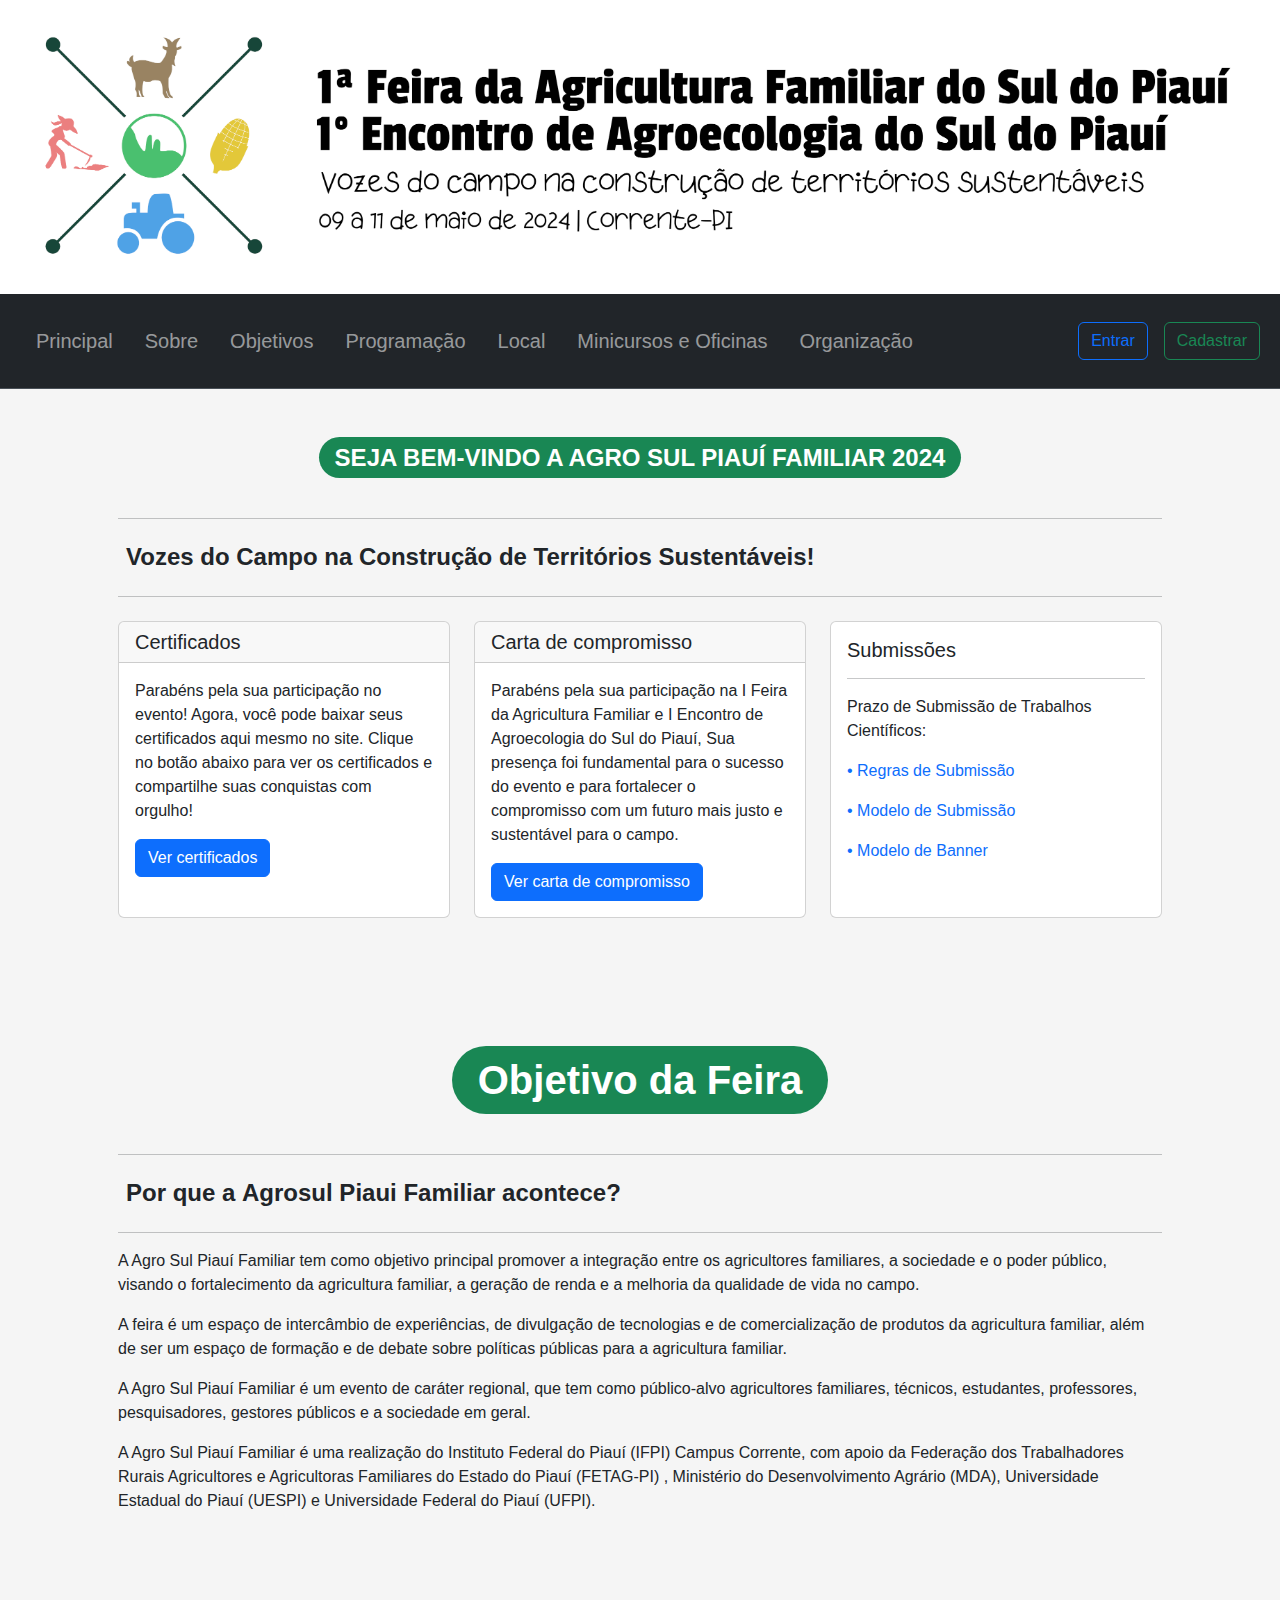
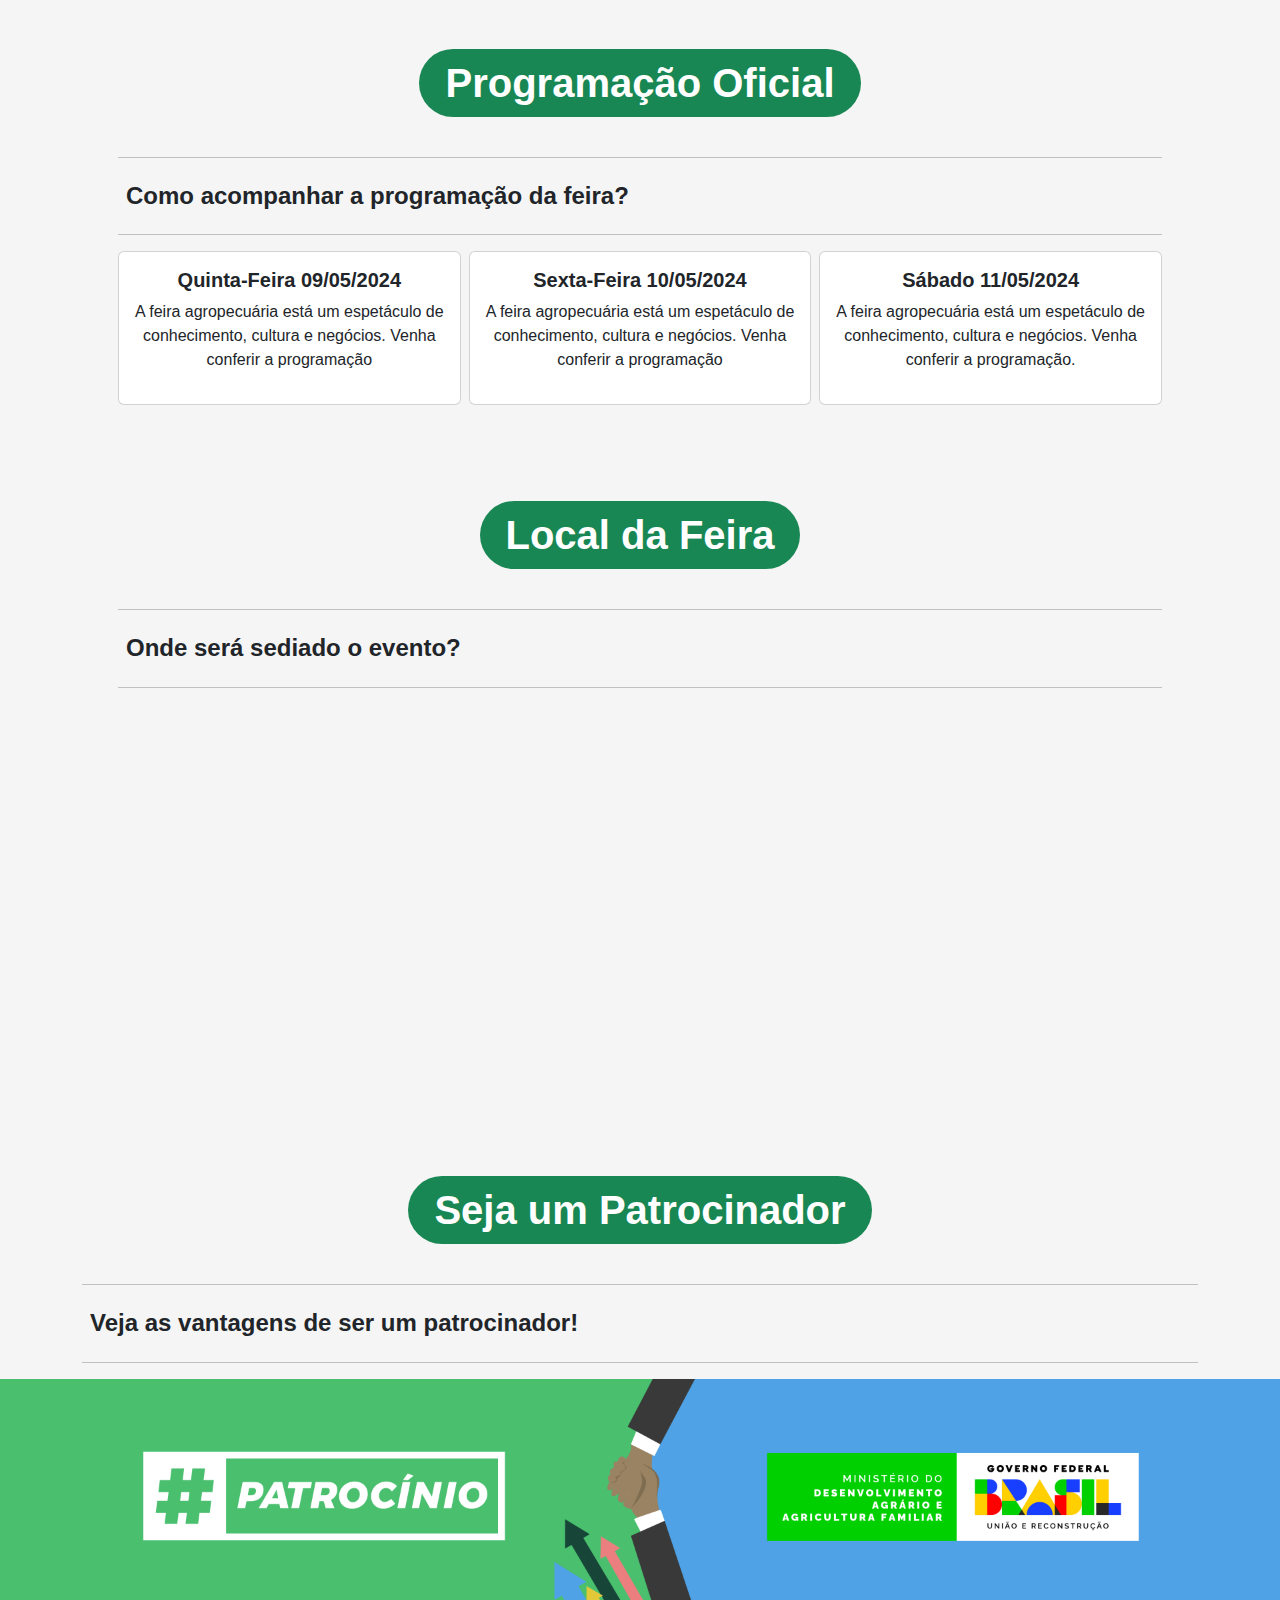
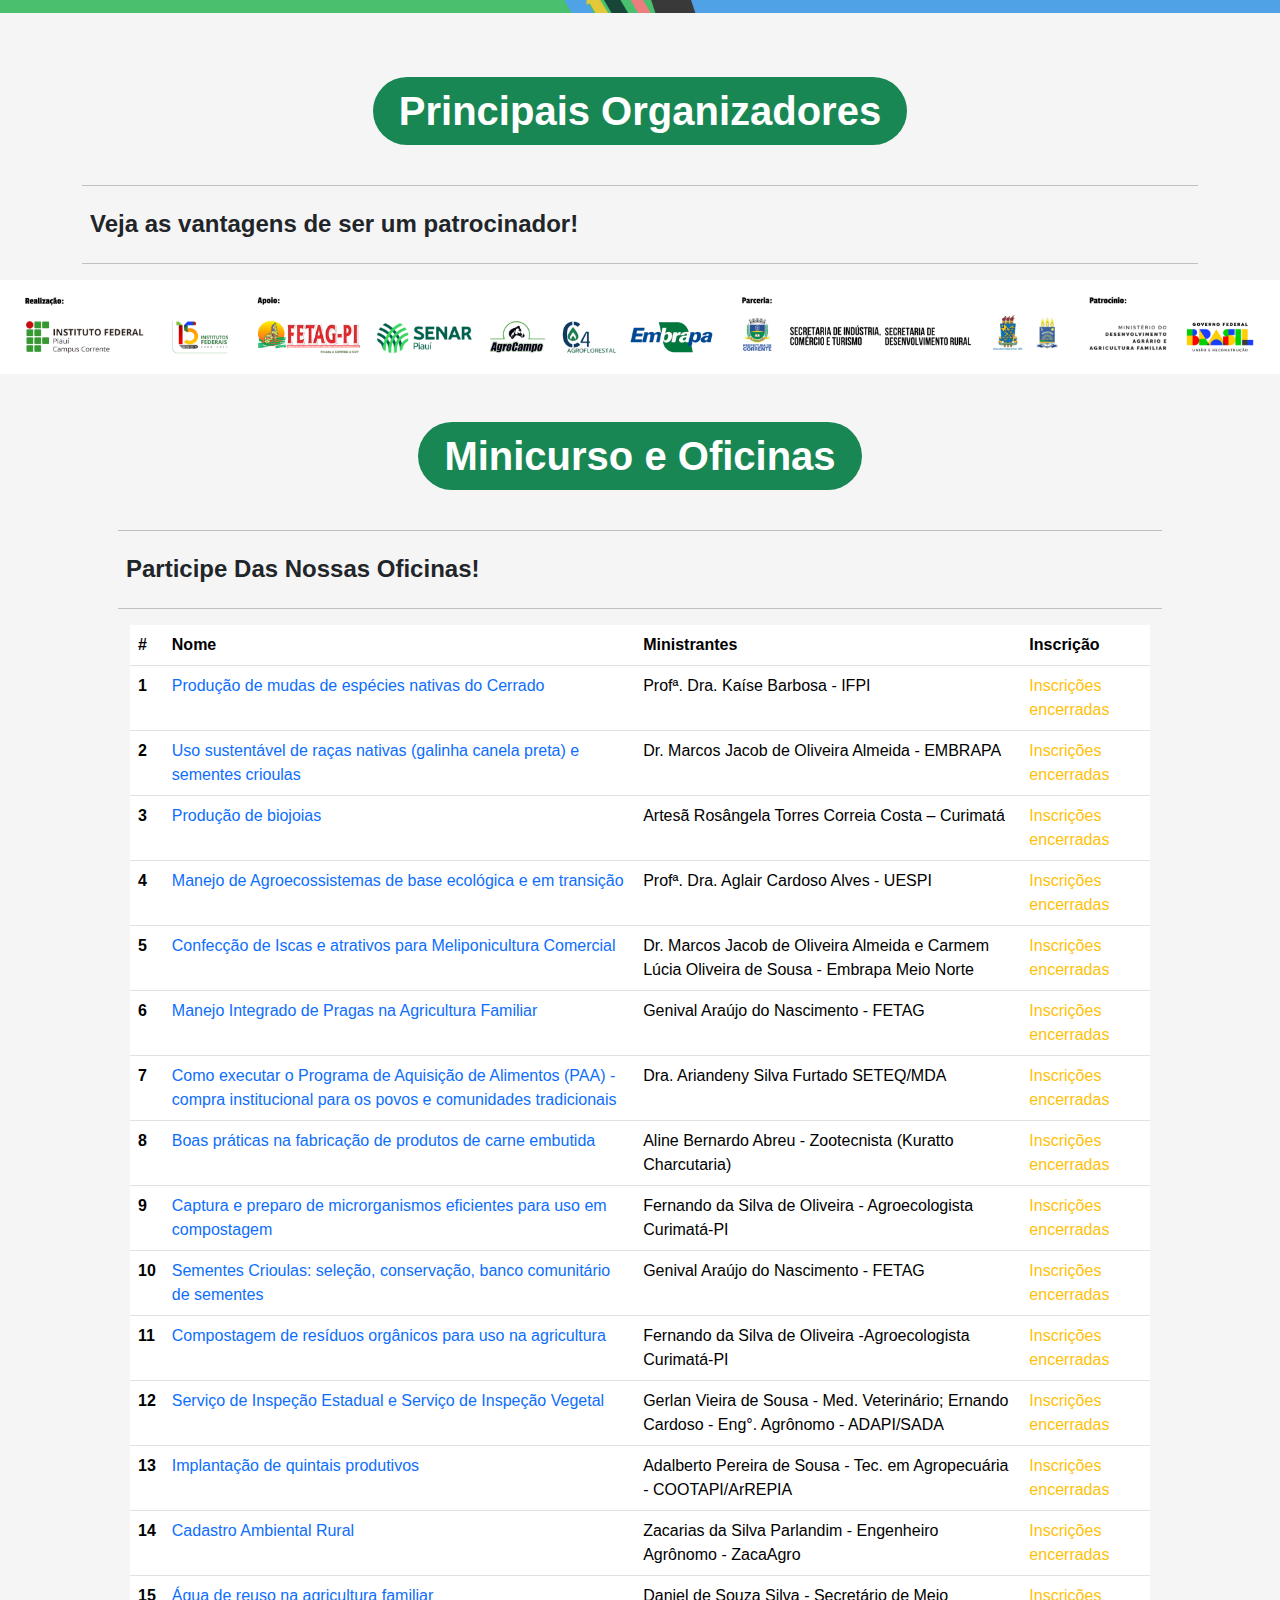
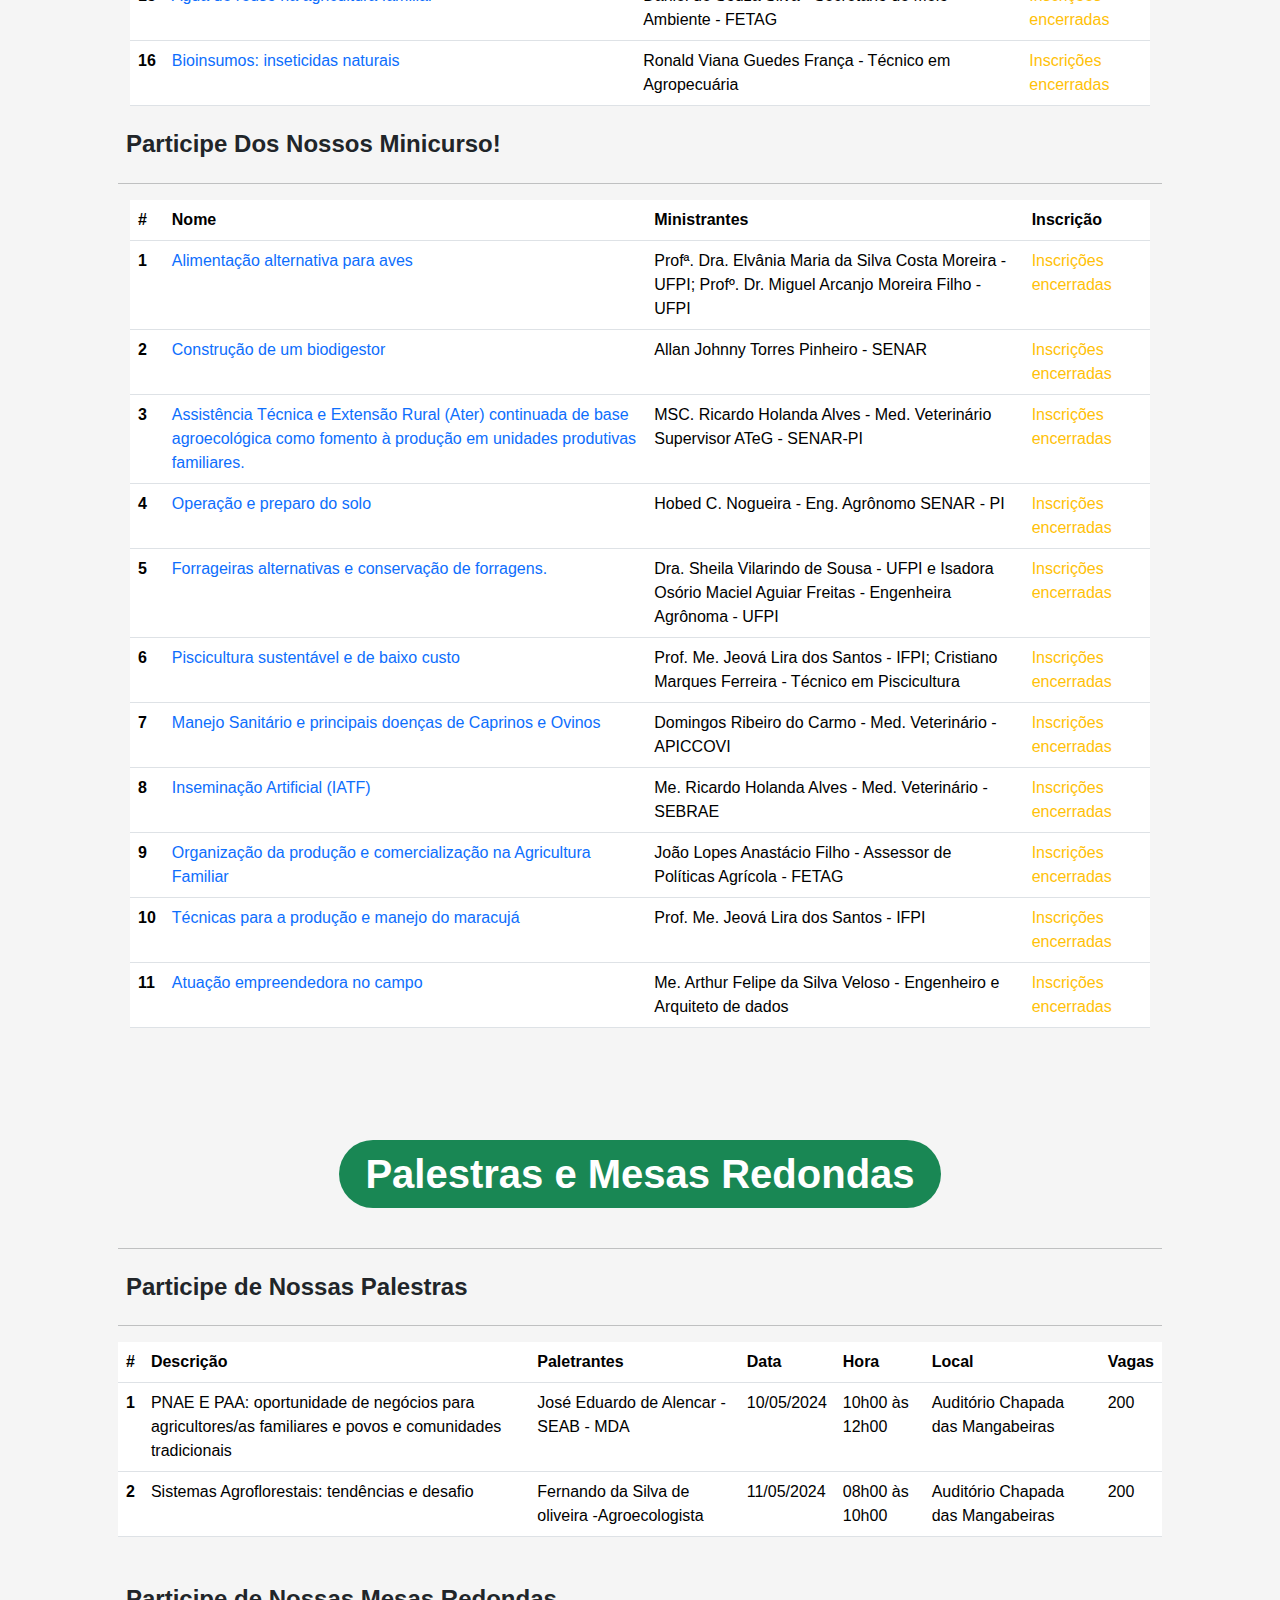
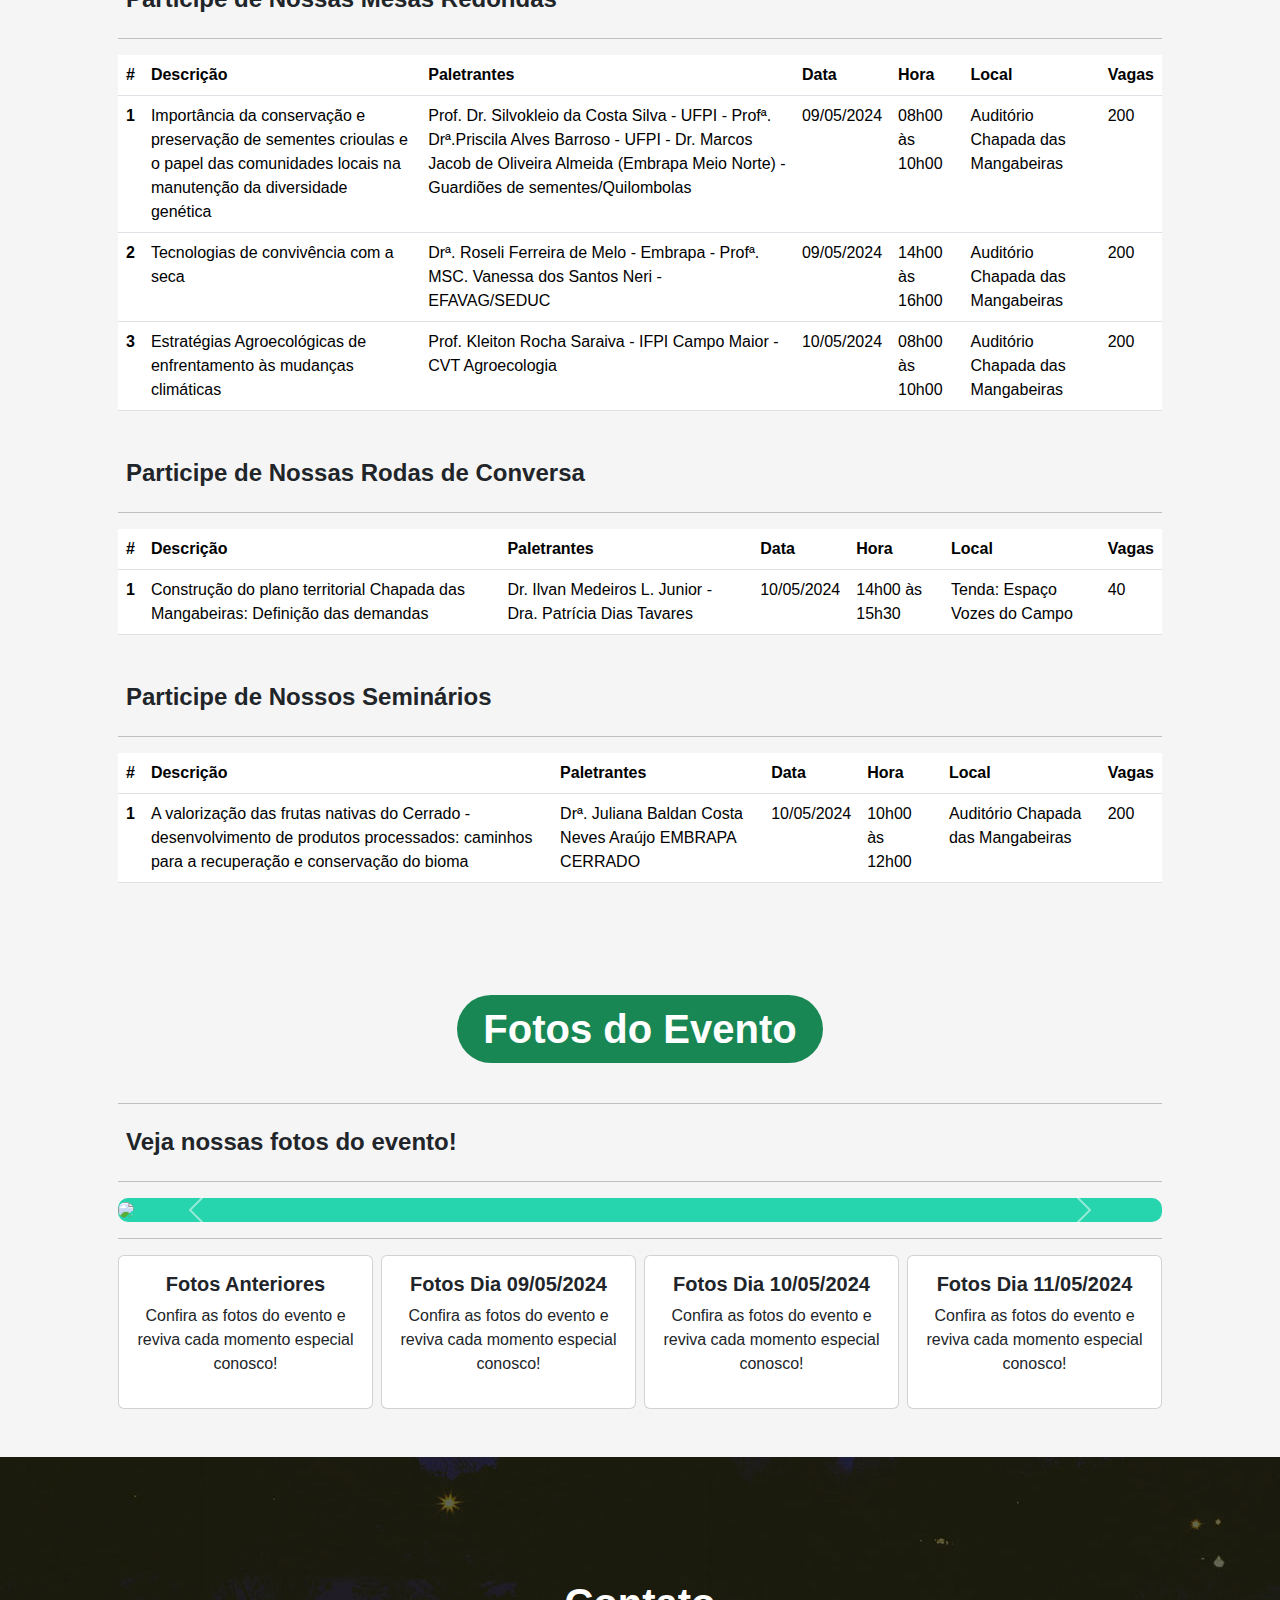
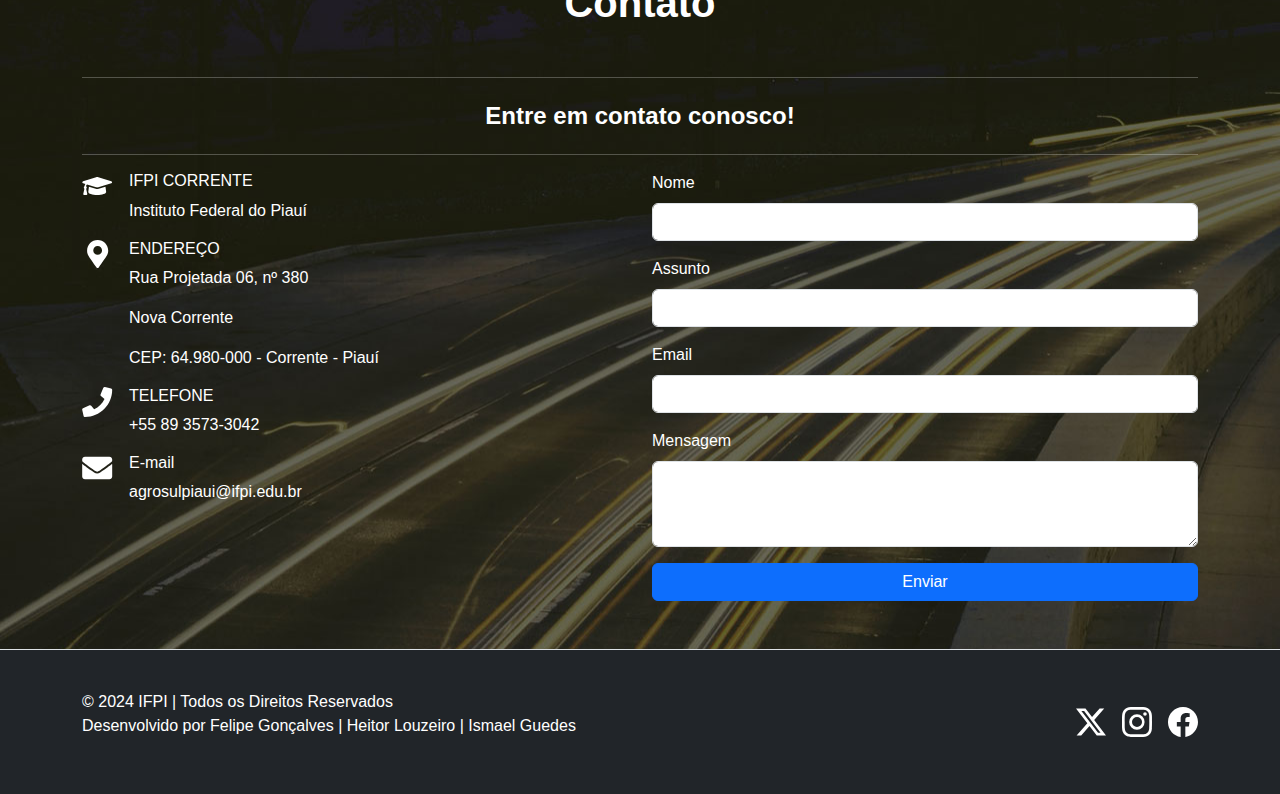
==== commit 7303d533: "chore: atualizar a página inicial com novos cartões e links." ====
--- a/index.html
+++ b/index.html
@@ -82,13 +82,55 @@
                 <h2 class="p-2 fs-4 fw-bold">Vozes do Campo na Construção de Territórios Sustentáveis!</h2>
             </div>
             <hr>
-            <div class="card">
-                <h5 class="card-header">Certificados</h5>
-                <div class="card-body">
-                    <p class="card-text">Parabéns pela sua participação no evento!
-                        Agora, você pode baixar seus certificados aqui mesmo no site.
-                        Clique no botão abaixo para ver os certificados e compartilhe suas conquistas com orgulho!</p>
-                    <a href="certificados.html" class="btn btn-primary">Ver certificados</a>
+            <div class="row row-cols-1 row-cols-md-3 py-2 g-4">
+                <div class="col-sm-4">
+                    <div class="card h-100">
+                        <h5 class="card-header">Certificados</h5>
+                        <div class="card-body">
+                            <p class="card-text">Parabéns pela sua participação no evento!
+                                Agora, você pode baixar seus certificados aqui mesmo no site.
+                                Clique no botão abaixo para ver os certificados e compartilhe suas conquistas com
+                                orgulho!
+                            </p>
+                            <a href="certificados.html" class="btn btn-primary">Ver certificados</a>
+                        </div>
+                    </div>
+                </div>
+                <div class="col-sm-4">
+                    <div class="card">
+                        <h5 class="card-header">Carta de compromisso</h5>
+                        <div class="card-body">
+                            <p class="card-text">Parabéns pela sua participação na I Feira da Agricultura Familiar e I
+                                Encontro de Agroecologia do Sul do Piauí, Sua presença foi fundamental para o sucesso do
+                                evento e para fortalecer o compromisso com um futuro mais justo e sustentável para o
+                                campo.
+                            </p>
+                            <a href="https://drive.google.com/file/d/1w8X90_Tpma1k5CW-2v5EaexclqC6niqv/view?usp=sharing"
+                                class="btn btn-primary" target="_blank">Ver carta de compromisso</a>
+                        </div>
+                    </div>
+                </div>
+
+                <div class="col-sm-4">
+                    <div class="card h-100">
+                        <div class="card-body">
+                            <h5 class="card-title">Submissões</h5>
+                            <hr>
+                            <p class="card-text">Prazo de Submissão de Trabalhos Científicos:</p>
+                            <a href="https://drive.google.com/file/d/1RaWbxv_bFnRDtRD4hmXP5YooHx3weaxf/view?usp=sharing"
+                                target="_blank">
+                                <p>• Regras de Submissão</p>
+                            </a>
+                            <a href="https://docs.google.com/document/d/15iwBZsOKnjFx-zKGkmYyEmvdSMhoyw9s/edit?usp=sharing&amp;ouid=118201257354242830179&amp;rtpof=true&amp;sd=true"
+                                target="_blank">
+                                <p>• Modelo de Submissão</p>
+                            </a>
+                            <a href="https://docs.google.com/presentation/d/1pDg70eNR6BelrrvBoDQapwk0-L2WMkaU/edit?usp=sharing&amp;ouid=118201257354242830179&amp;rtpof=true&amp;sd=true"
+                                target="_blank">
+                                <p>• Modelo de Banner</p>
+                            </a>
+                        </div>
+                    </div>
                 </div>
             </div>
         </section>
